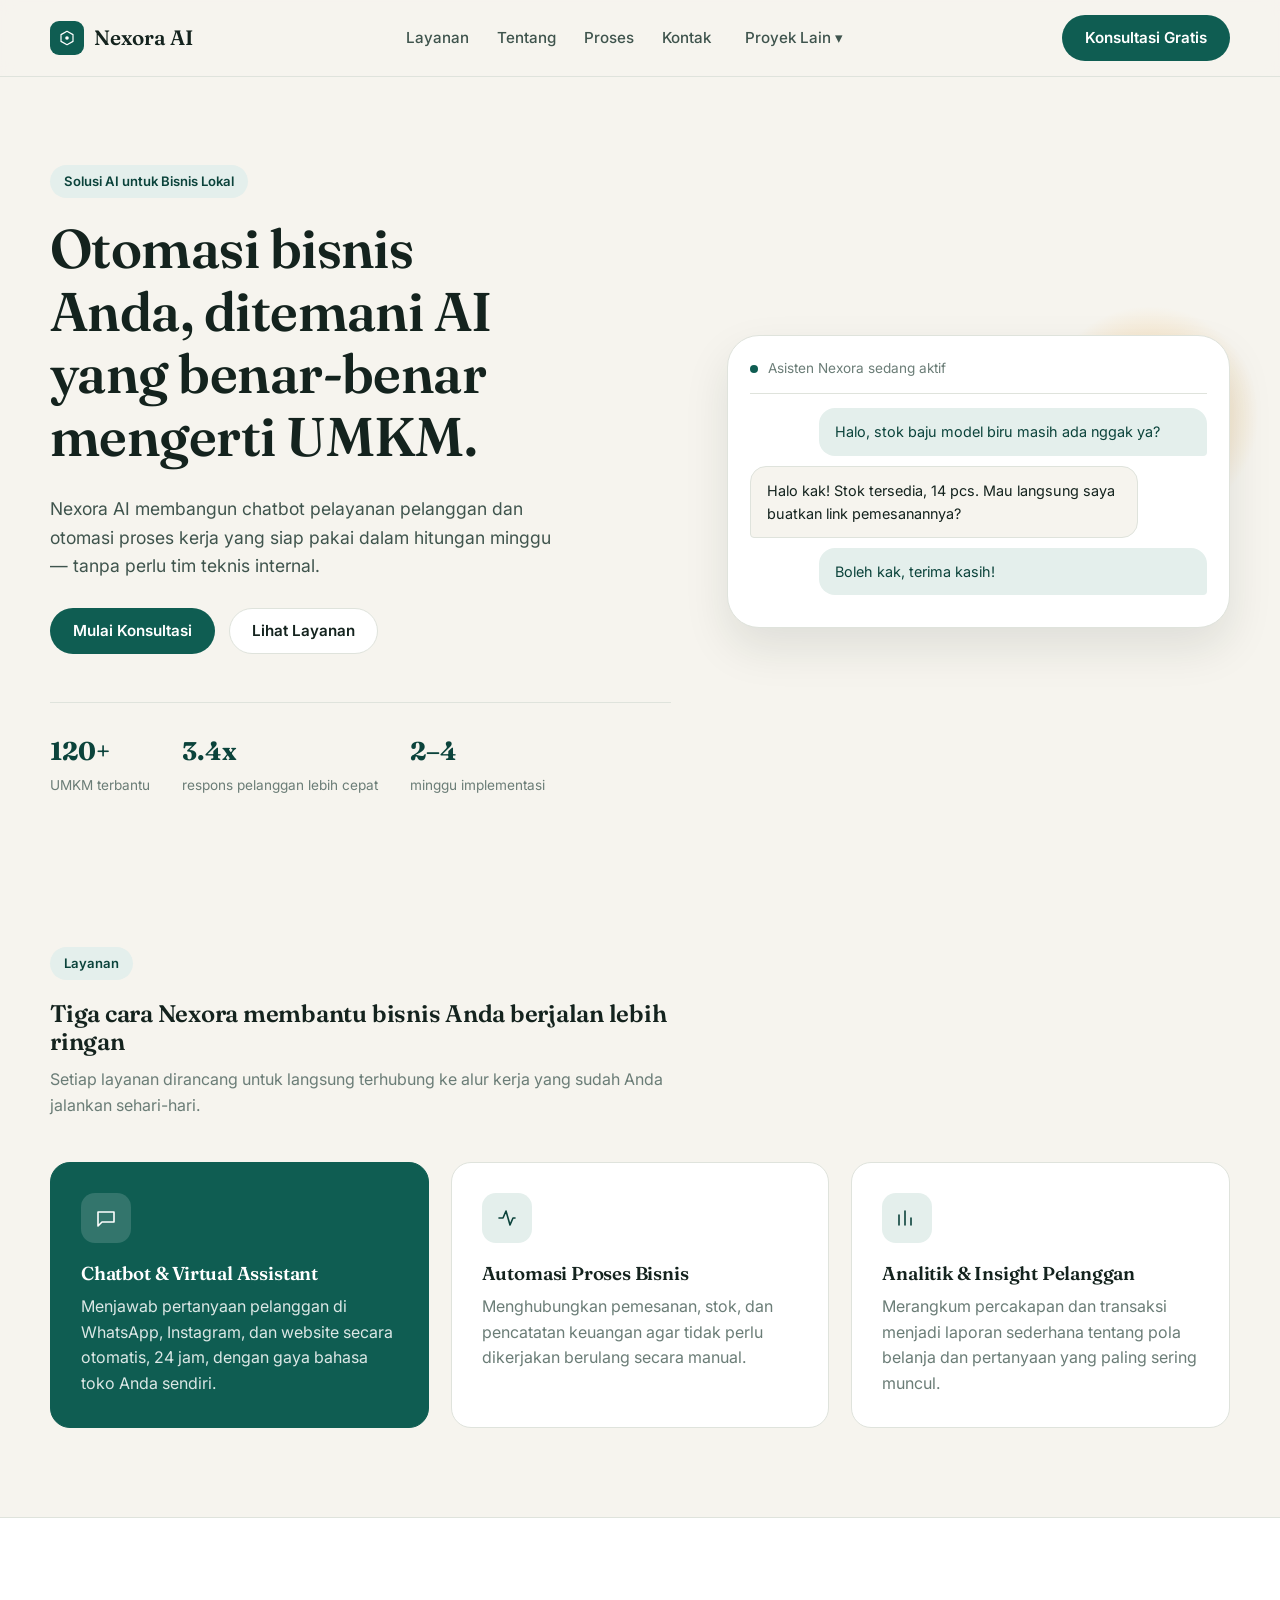
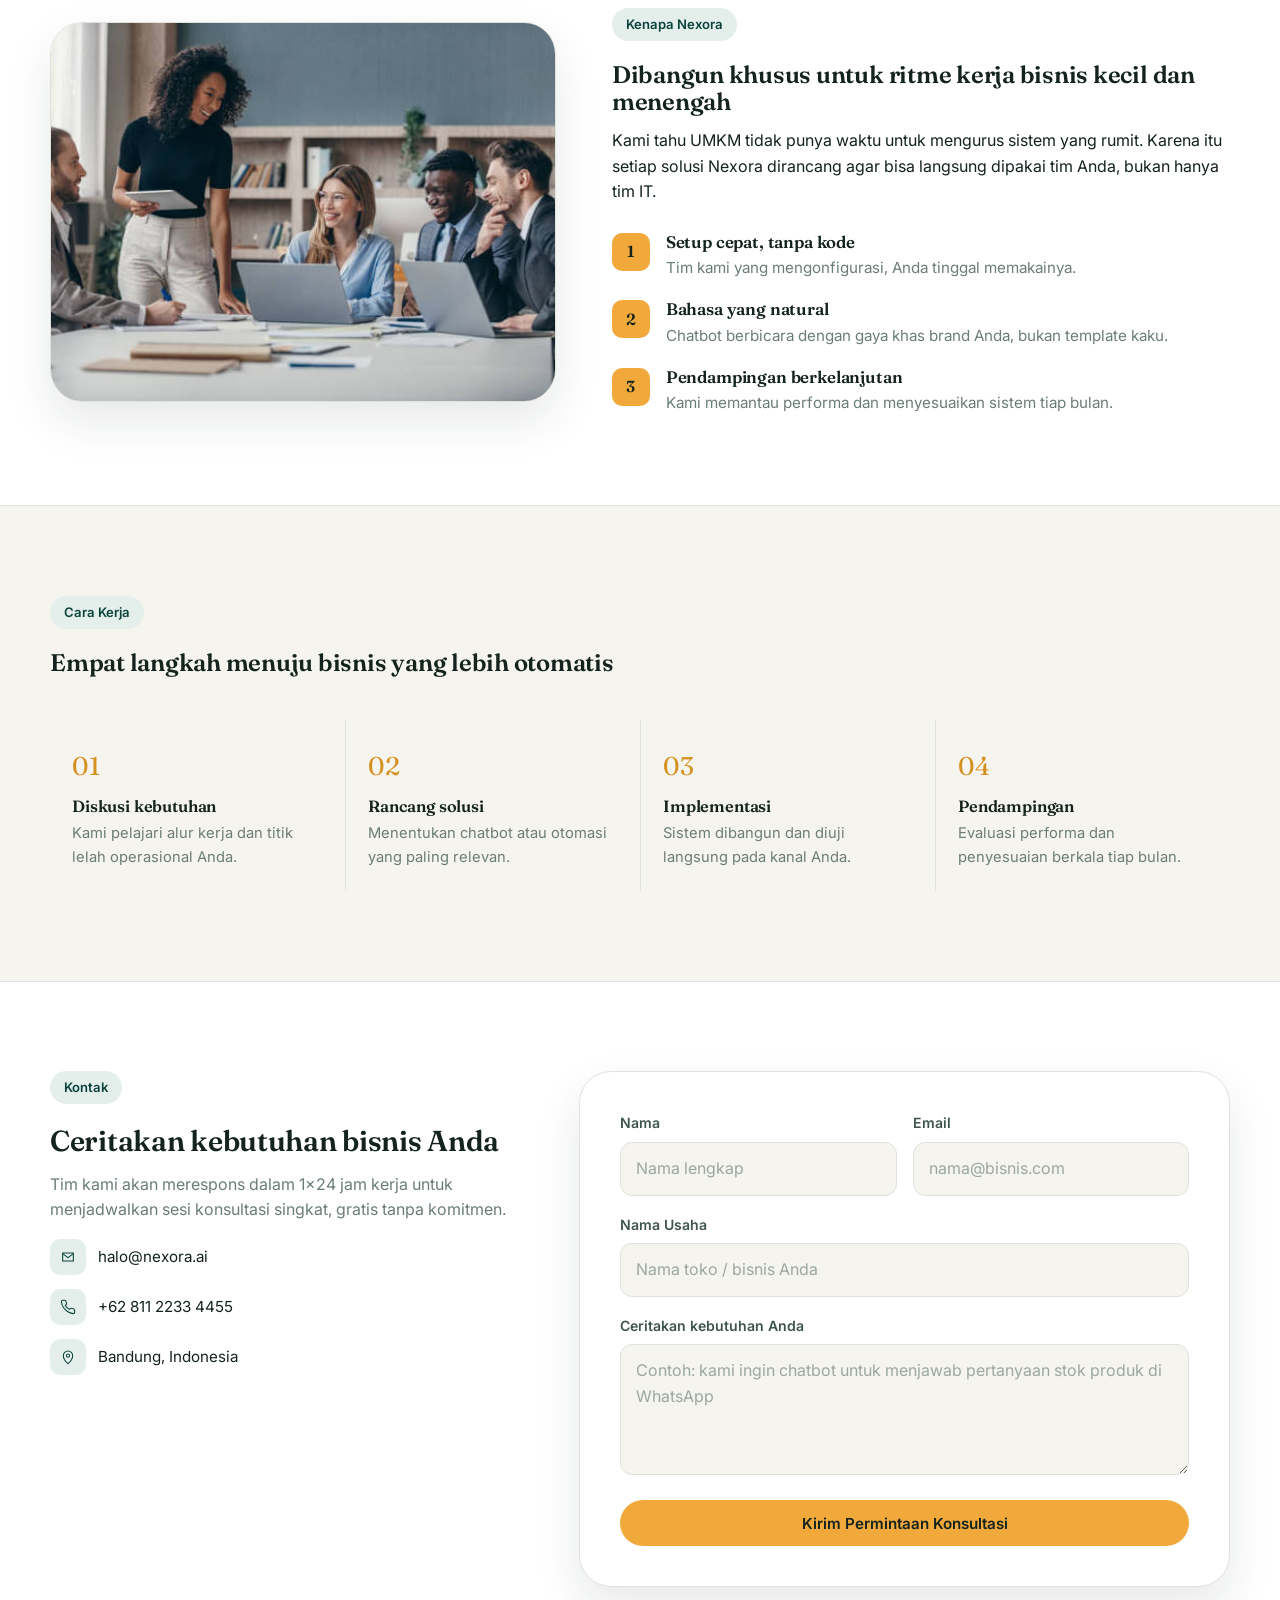
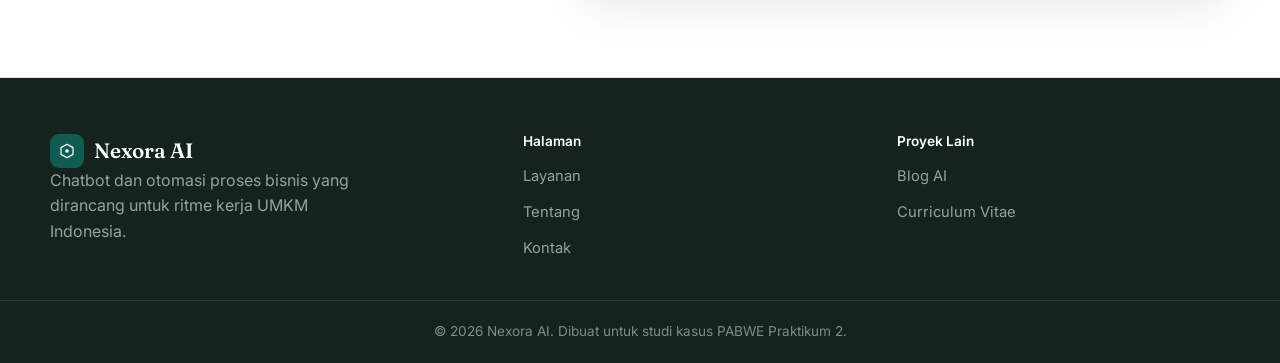
==== index.html @ dffb04f4 "Upload pertama" ====
<!doctype html>
<html lang="id">
  <head>
    <meta charset="UTF-8" />
    <meta name="viewport" content="width=device-width, initial-scale=1.0" />
    <title>Nexora AI — Chatbot & Otomasi untuk UMKM</title>

    <link rel="preconnect" href="https://fonts.googleapis.com" />
    <link rel="preconnect" href="https://fonts.gstatic.com" crossorigin />
    <link
      href="https://fonts.googleapis.com/css2?family=Fraunces:opsz,wght@9..144,500;9..144,600;9..144,700&family=Inter:wght@400;500;600;700&display=swap"
      rel="stylesheet"
    />

    <link rel="stylesheet" href="assets/css/style.css" />
  </head>

  <body>
    <!-- ===================== HEADER ===================== -->
    <header class="site-header">
      <div class="container navbar">
        <a href="#home" class="brand">
          <span class="brand-mark">
            <svg viewBox="0 0 24 24" fill="none" xmlns="http://www.w3.org/2000/svg">
              <path d="M12 3L20 7.5V16.5L12 21L4 16.5V7.5L12 3Z" stroke="white" stroke-width="1.6" stroke-linejoin="round"/>
              <circle cx="12" cy="12" r="2.4" fill="white"/>
            </svg>
          </span>
          Nexora AI
        </a>

        <nav class="nav-menu">
          <a href="#layanan">Layanan</a>
          <a href="#tentang">Tentang</a>
          <a href="#proses">Proses</a>
          <a href="#kontak">Kontak</a>

          <div class="nav-projects">
            <button type="button" class="nav-projects-toggle" aria-expanded="false">
              Proyek Lain ▾
            </button>
            <div class="nav-projects-menu">
              <a href="blog.html">Blog AI</a>
              <a href="cv.html">Curriculum Vitae</a>
            </div>
          </div>
        </nav>

        <a href="#kontak" class="btn btn-primary">Konsultasi Gratis</a>
      </div>
    </header>

    <main>
      <!-- ===================== HERO ===================== -->
      <section id="home" class="hero">
        <div class="container hero-grid">
          <div class="hero-text">
            <span class="eyebrow">Solusi AI untuk Bisnis Lokal</span>
            <h1>Otomasi bisnis Anda, ditemani AI yang benar-benar mengerti UMKM.</h1>
            <p class="hero-lead">
              Nexora AI membangun chatbot pelayanan pelanggan dan otomasi
              proses kerja yang siap pakai dalam hitungan minggu — tanpa
              perlu tim teknis internal.
            </p>

            <div class="hero-actions">
              <a href="#kontak" class="btn btn-primary">Mulai Konsultasi</a>
              <a href="#layanan" class="btn btn-outline">Lihat Layanan</a>
            </div>

            <div class="hero-stats">
              <div>
                <strong>120+</strong>
                <span>UMKM terbantu</span>
              </div>
              <div>
                <strong>3.4x</strong>
                <span>respons pelanggan lebih cepat</span>
              </div>
              <div>
                <strong>2–4</strong>
                <span>minggu implementasi</span>
              </div>
            </div>
          </div>

          <div class="hero-visual">
            <div class="chat-panel">
              <div class="chat-panel-head">
                <span class="chat-dot"></span>
                Asisten Nexora sedang aktif
              </div>
              <div class="chat-bubble from-user">
                Halo, stok baju model biru masih ada nggak ya?
              </div>
              <div class="chat-bubble from-bot">
                Halo kak! Stok tersedia, 14 pcs. Mau langsung saya buatkan
                link pemesanannya?
              </div>
              <div class="chat-bubble from-user">Boleh kak, terima kasih!</div>
            </div>
          </div>
        </div>
      </section>

      <!-- ===================== LAYANAN ===================== -->
      <section id="layanan" class="section">
        <div class="container">
          <div class="section-head">
            <span class="eyebrow">Layanan</span>
            <h2>Tiga cara Nexora membantu bisnis Anda berjalan lebih ringan</h2>
            <p class="section-lead">
              Setiap layanan dirancang untuk langsung terhubung ke alur
              kerja yang sudah Anda jalankan sehari-hari.
            </p>
          </div>

          <div class="services-grid">
            <article class="service-card is-featured">
              <div class="service-icon">
                <svg viewBox="0 0 24 24" fill="none" xmlns="http://www.w3.org/2000/svg">
                  <path d="M4 6h16v10H8l-4 4V6Z" stroke="currentColor" stroke-width="1.6" stroke-linejoin="round"/>
                </svg>
              </div>
              <h3>Chatbot & Virtual Assistant</h3>
              <p>
                Menjawab pertanyaan pelanggan di WhatsApp, Instagram, dan
                website secara otomatis, 24 jam, dengan gaya bahasa toko
                Anda sendiri.
              </p>
            </article>

            <article class="service-card">
              <div class="service-icon">
                <svg viewBox="0 0 24 24" fill="none" xmlns="http://www.w3.org/2000/svg">
                  <path d="M4 12h4l3-7 4 14 3-7h2" stroke="currentColor" stroke-width="1.6" stroke-linecap="round" stroke-linejoin="round"/>
                </svg>
              </div>
              <h3>Automasi Proses Bisnis</h3>
              <p>
                Menghubungkan pemesanan, stok, dan pencatatan keuangan agar
                tidak perlu dikerjakan berulang secara manual.
              </p>
            </article>

            <article class="service-card">
              <div class="service-icon">
                <svg viewBox="0 0 24 24" fill="none" xmlns="http://www.w3.org/2000/svg">
                  <path d="M4 19V9m6 10V5m6 14v-7" stroke="currentColor" stroke-width="1.6" stroke-linecap="round"/>
                </svg>
              </div>
              <h3>Analitik & Insight Pelanggan</h3>
              <p>
                Merangkum percakapan dan transaksi menjadi laporan sederhana
                tentang pola belanja dan pertanyaan yang paling sering muncul.
              </p>
            </article>
          </div>
        </div>
      </section>

      <!-- ===================== TENTANG ===================== -->
      <section id="tentang" class="section section-alt">
        <div class="container about-grid">
          <div class="about-visual">
            <img
              src="assets/img/foto_tim.jpg"
              alt="Tim kecil sedang berdiskusi di depan laptop"
            />
          </div>

          <div class="about-content">
            <span class="eyebrow">Kenapa Nexora</span>
            <h2>Dibangun khusus untuk ritme kerja bisnis kecil dan menengah</h2>
            <p>
              Kami tahu UMKM tidak punya waktu untuk mengurus sistem yang
              rumit. Karena itu setiap solusi Nexora dirancang agar bisa
              langsung dipakai tim Anda, bukan hanya tim IT.
            </p>

            <div class="reason-list">
              <div class="reason-item">
                <span class="reason-badge">1</span>
                <div>
                  <h3>Setup cepat, tanpa kode</h3>
                  <p>Tim kami yang mengonfigurasi, Anda tinggal memakainya.</p>
                </div>
              </div>
              <div class="reason-item">
                <span class="reason-badge">2</span>
                <div>
                  <h3>Bahasa yang natural</h3>
                  <p>Chatbot berbicara dengan gaya khas brand Anda, bukan template kaku.</p>
                </div>
              </div>
              <div class="reason-item">
                <span class="reason-badge">3</span>
                <div>
                  <h3>Pendampingan berkelanjutan</h3>
                  <p>Kami memantau performa dan menyesuaikan sistem tiap bulan.</p>
                </div>
              </div>
            </div>
          </div>
        </div>
      </section>

      <!-- ===================== PROSES ===================== -->
      <section id="proses" class="section">
        <div class="container">
          <div class="section-head">
            <span class="eyebrow">Cara Kerja</span>
            <h2>Empat langkah menuju bisnis yang lebih otomatis</h2>
          </div>

          <div class="process-list">
            <div class="process-item">
              <h3>Diskusi kebutuhan</h3>
              <p>Kami pelajari alur kerja dan titik lelah operasional Anda.</p>
            </div>
            <div class="process-item">
              <h3>Rancang solusi</h3>
              <p>Menentukan chatbot atau otomasi yang paling relevan.</p>
            </div>
            <div class="process-item">
              <h3>Implementasi</h3>
              <p>Sistem dibangun dan diuji langsung pada kanal Anda.</p>
            </div>
            <div class="process-item">
              <h3>Pendampingan</h3>
              <p>Evaluasi performa dan penyesuaian berkala tiap bulan.</p>
            </div>
          </div>
        </div>
      </section>

      <!-- ===================== KONTAK ===================== -->
      <section id="kontak" class="section section-alt">
        <div class="container contact-grid">
          <div class="contact-info">
            <span class="eyebrow">Kontak</span>
            <h2>Ceritakan kebutuhan bisnis Anda</h2>
            <p>
              Tim kami akan merespons dalam 1x24 jam kerja untuk menjadwalkan
              sesi konsultasi singkat, gratis tanpa komitmen.
            </p>

            <div class="contact-detail">
              <span class="icon">
                <svg width="16" height="16" viewBox="0 0 24 24" fill="none"><path d="M4 6h16v12H4V6Z" stroke="currentColor" stroke-width="1.6"/><path d="m4 7 8 6 8-6" stroke="currentColor" stroke-width="1.6"/></svg>
              </span>
              halo@nexora.ai
            </div>
            <div class="contact-detail">
              <span class="icon">
                <svg width="16" height="16" viewBox="0 0 24 24" fill="none"><path d="M22 16.9v3a2 2 0 0 1-2.2 2 19.8 19.8 0 0 1-8.6-3.1 19.5 19.5 0 0 1-6-6A19.8 19.8 0 0 1 2.1 4.2 2 2 0 0 1 4.1 2h3a2 2 0 0 1 2 1.7c.1.9.3 1.8.6 2.6a2 2 0 0 1-.5 2.1L8 9.6a16 16 0 0 0 6 6l1.2-1.2a2 2 0 0 1 2.1-.5c.8.3 1.7.5 2.6.6a2 2 0 0 1 1.7 2Z" stroke="currentColor" stroke-width="1.6"/></svg>
              </span>
              +62 811 2233 4455
            </div>
            <div class="contact-detail">
              <span class="icon">
                <svg width="16" height="16" viewBox="0 0 24 24" fill="none"><path d="M12 22s7-6.2 7-12a7 7 0 1 0-14 0c0 5.8 7 12 7 12Z" stroke="currentColor" stroke-width="1.6"/><circle cx="12" cy="10" r="2.4" stroke="currentColor" stroke-width="1.6"/></svg>
              </span>
              Bandung, Indonesia
            </div>
          </div>

          <form class="contact-form" action="#" method="get">
            <div class="form-row">
              <div class="form-group">
                <label for="nama">Nama</label>
                <input id="nama" type="text" placeholder="Nama lengkap" required />
              </div>
              <div class="form-group">
                <label for="email">Email</label>
                <input id="email" type="email" placeholder="nama@bisnis.com" required />
              </div>
            </div>

            <div class="form-group">
              <label for="usaha">Nama Usaha</label>
              <input id="usaha" type="text" placeholder="Nama toko / bisnis Anda" />
            </div>

            <div class="form-group">
              <label for="pesan">Ceritakan kebutuhan Anda</label>
              <textarea id="pesan" rows="4" placeholder="Contoh: kami ingin chatbot untuk menjawab pertanyaan stok produk di WhatsApp"></textarea>
            </div>

            <button type="submit" class="btn btn-accent" style="width: 100%">
              Kirim Permintaan Konsultasi
            </button>
          </form>
        </div>
      </section>
    </main>

    <!-- ===================== FOOTER ===================== -->
    <footer class="site-footer">
      <div class="container footer-grid">
        <div class="footer-brand">
          <a href="#home" class="brand">
            <span class="brand-mark">
              <svg viewBox="0 0 24 24" fill="none" xmlns="http://www.w3.org/2000/svg">
                <path d="M12 3L20 7.5V16.5L12 21L4 16.5V7.5L12 3Z" stroke="white" stroke-width="1.6" stroke-linejoin="round"/>
                <circle cx="12" cy="12" r="2.4" fill="white"/>
              </svg>
            </span>
            Nexora AI
          </a>
          <p>Chatbot dan otomasi proses bisnis yang dirancang untuk ritme kerja UMKM Indonesia.</p>
        </div>

        <div class="footer-col">
          <h3>Halaman</h3>
          <ul>
            <li><a href="#layanan">Layanan</a></li>
            <li><a href="#tentang">Tentang</a></li>
            <li><a href="#kontak">Kontak</a></li>
          </ul>
        </div>

        <div class="footer-col">
          <h3>Proyek Lain</h3>
          <ul>
            <li><a href="blog.html">Blog AI</a></li>
            <li><a href="cv.html">Curriculum Vitae</a></li>
          </ul>
        </div>
      </div>

      <div class="footer-bottom">© 2026 Nexora AI. Dibuat untuk studi kasus PABWE Praktikum 2.</div>
    </footer>
  </body>
</html>
---- assets/css/style.css ----
/* =========================================================
   NEXORA AI — Landing Page
   CSS murni (tanpa framework)
   ========================================================= */

:root {
  /* Warna brand: teal tua + amber hangat */
  --ink: #14231e;
  --ink-soft: #3f544d;
  --muted: #6b7d77;

  --paper: #f6f4ee;
  --surface: #ffffff;
  --border: #dfe3dc;

  --brand: #0f5d52;
  --brand-dark: #0b433b;
  --brand-soft: #e4efec;

  --accent: #f2a93b;
  --accent-dark: #d6901f;

  --radius-s: 10px;
  --radius: 20px;
  --radius-l: 32px;

  --shadow: 0 20px 45px rgba(15, 35, 30, 0.1);

  --container: 1180px;

  --font-display: "Fraunces", serif;
  --font-body: "Inter", sans-serif;
}

* {
  box-sizing: border-box;
}

html {
  scroll-behavior: smooth;
}

body {
  margin: 0;
  font-family: var(--font-body);
  color: var(--ink);
  background: var(--paper);
  line-height: 1.6;
  -webkit-font-smoothing: antialiased;
}

h1,
h2,
h3 {
  margin: 0 0 0.5em;
  font-family: var(--font-display);
  font-weight: 600;
  letter-spacing: -0.01em;
  line-height: 1.15;
}

p {
  margin: 0 0 1em;
}

a {
  color: inherit;
  text-decoration: none;
}

img {
  max-width: 100%;
  display: block;
}

.container {
  width: min(100% - 40px, var(--container));
  margin-inline: auto;
}

/* =========================================================
   HEADER
   ========================================================= */

.site-header {
  position: sticky;
  top: 0;
  z-index: 100;
  background: rgba(246, 244, 238, 0.92);
  backdrop-filter: blur(8px);
  border-bottom: 1px solid var(--border);
}

.navbar {
  display: flex;
  align-items: center;
  justify-content: space-between;
  gap: 24px;
  min-height: 76px;
}

.brand {
  display: flex;
  align-items: center;
  gap: 10px;
  font-family: var(--font-display);
  font-size: 1.3rem;
  font-weight: 600;
}

.brand-mark {
  width: 34px;
  height: 34px;
  border-radius: 9px;
  background: var(--brand);
  display: grid;
  place-items: center;
}

.brand-mark svg {
  width: 18px;
  height: 18px;
}

.nav-menu {
  display: flex;
  align-items: center;
  gap: 28px;
}

.nav-menu a {
  color: var(--ink-soft);
  font-size: 0.95rem;
  font-weight: 500;
  position: relative;
  padding-block: 4px;
  transition: color 0.2s ease;
}

.nav-menu a::after {
  content: "";
  position: absolute;
  left: 0;
  right: 100%;
  bottom: -2px;
  height: 2px;
  background: var(--accent);
  transition: right 0.25s ease;
}

.nav-menu a:hover {
  color: var(--ink);
}

.nav-menu a:hover::after {
  right: 0;
}

/* Produk lintas-halaman */
.nav-projects {
  position: relative;
}

.nav-projects-toggle {
  display: inline-flex;
  align-items: center;
  gap: 6px;
  border: none;
  background: none;
  font: inherit;
  font-size: 0.95rem;
  font-weight: 500;
  color: var(--ink-soft);
  cursor: pointer;
}

.nav-projects-menu {
  position: absolute;
  top: calc(100% + 10px);
  left: 0;
  display: none;
  min-width: 190px;
  padding: 8px;
  background: var(--surface);
  border: 1px solid var(--border);
  border-radius: var(--radius-s);
  box-shadow: var(--shadow);
}

.nav-projects:hover .nav-projects-menu,
.nav-projects:focus-within .nav-projects-menu {
  display: grid;
  gap: 2px;
}

.nav-projects-menu a {
  display: block;
  padding: 9px 10px;
  border-radius: 8px;
  font-size: 0.9rem;
  color: var(--ink-soft);
}

.nav-projects-menu a:hover {
  background: var(--brand-soft);
  color: var(--brand-dark);
}

.btn {
  display: inline-flex;
  align-items: center;
  justify-content: center;
  gap: 8px;
  min-height: 46px;
  padding-inline: 22px;
  border-radius: 999px;
  border: 1px solid transparent;
  font-family: var(--font-body);
  font-size: 0.95rem;
  font-weight: 600;
  cursor: pointer;
  transition: transform 0.2s ease, box-shadow 0.2s ease, background 0.2s ease;
}

.btn-primary {
  background: var(--brand);
  color: white;
}

.btn-primary:hover {
  background: var(--brand-dark);
  transform: translateY(-2px);
  box-shadow: 0 12px 24px rgba(15, 93, 82, 0.25);
}

.btn-outline {
  border-color: var(--border);
  background: var(--surface);
  color: var(--ink);
}

.btn-outline:hover {
  border-color: var(--brand);
  color: var(--brand-dark);
}

.btn-accent {
  background: var(--accent);
  color: var(--ink);
}

.btn-accent:hover {
  background: var(--accent-dark);
  transform: translateY(-2px);
}

/* =========================================================
   HERO
   ========================================================= */

.hero {
  padding-block: 88px 60px;
}

.hero-grid {
  display: grid;
  grid-template-columns: minmax(0, 1.05fr) minmax(280px, 0.85fr);
  gap: 56px;
  align-items: center;
}

.eyebrow {
  display: inline-flex;
  align-items: center;
  gap: 8px;
  padding: 6px 14px;
  border-radius: 999px;
  background: var(--brand-soft);
  color: var(--brand-dark);
  font-size: 0.82rem;
  font-weight: 600;
  margin-bottom: 20px;
}

.hero h1 {
  font-size: clamp(2.4rem, 4.6vw, 3.4rem);
  max-width: 14ch;
}

.hero-lead {
  max-width: 46ch;
  color: var(--ink-soft);
  font-size: 1.1rem;
}

.hero-actions {
  display: flex;
  flex-wrap: wrap;
  gap: 14px;
  margin-top: 28px;
}

.hero-stats {
  display: flex;
  gap: 32px;
  margin-top: 48px;
  padding-top: 28px;
  border-top: 1px solid var(--border);
}

.hero-stats div strong {
  display: block;
  font-family: var(--font-display);
  font-size: 1.6rem;
  color: var(--brand-dark);
}

.hero-stats div span {
  font-size: 0.85rem;
  color: var(--muted);
}

/* Visual hero: panel percakapan chatbot sederhana */
.hero-visual {
  position: relative;
}

.hero-visual::before {
  content: "";
  position: absolute;
  top: -30px;
  right: -30px;
  width: 220px;
  height: 220px;
  border-radius: 50%;
  background: radial-gradient(circle, var(--accent) 0%, rgba(242, 169, 59, 0) 70%);
  opacity: 0.55;
  z-index: 0;
}

.chat-panel {
  position: relative;
  z-index: 1;
  background: var(--surface);
  border: 1px solid var(--border);
  border-radius: var(--radius-l);
  padding: 22px;
  box-shadow: var(--shadow);
}

.chat-panel-head {
  display: flex;
  align-items: center;
  gap: 10px;
  padding-bottom: 14px;
  margin-bottom: 14px;
  border-bottom: 1px solid var(--border);
  font-size: 0.85rem;
  color: var(--muted);
}

.chat-dot {
  width: 8px;
  height: 8px;
  border-radius: 50%;
  background: var(--brand);
}

.chat-bubble {
  max-width: 85%;
  padding: 12px 16px;
  border-radius: 16px;
  font-size: 0.9rem;
  margin-bottom: 10px;
}

.chat-bubble.from-user {
  background: var(--brand-soft);
  color: var(--brand-dark);
  margin-left: auto;
  border-bottom-right-radius: 4px;
}

.chat-bubble.from-bot {
  background: var(--paper);
  border: 1px solid var(--border);
  border-bottom-left-radius: 4px;
}

/* =========================================================
   SECTION SHELL
   ========================================================= */

.section {
  padding-block: clamp(56px, 7vw, 96px);
}

.section-head {
  max-width: 640px;
  margin-bottom: 44px;
}

.section-head p.eyebrow {
  margin-bottom: 14px;
}

.section-head p.section-lead {
  color: var(--muted);
}

.section-alt {
  background: var(--surface);
  border-block: 1px solid var(--border);
}

/* =========================================================
   LAYANAN (SERVICES)
   ========================================================= */

.services-grid {
  display: grid;
  grid-template-columns: repeat(auto-fit, minmax(280px, 1fr));
  gap: 22px;
}

.service-card {
  position: relative;
  padding: 30px;
  background: var(--surface);
  border: 1px solid var(--border);
  border-radius: var(--radius);
  transition: transform 0.25s ease, box-shadow 0.25s ease, border-color 0.25s ease;
}

.service-card:hover {
  transform: translateY(-6px);
  box-shadow: var(--shadow);
  border-color: var(--brand);
}

.service-icon {
  width: 50px;
  height: 50px;
  border-radius: 14px;
  background: var(--brand-soft);
  color: var(--brand-dark);
  display: grid;
  place-items: center;
  margin-bottom: 20px;
}

.service-icon svg {
  width: 24px;
  height: 24px;
}

.service-card.is-featured {
  background: var(--brand);
  border-color: var(--brand);
  color: white;
}

.service-card.is-featured .service-icon {
  background: rgba(255, 255, 255, 0.15);
  color: white;
}

.service-card.is-featured p {
  color: rgba(255, 255, 255, 0.85);
}

.service-card p {
  color: var(--muted);
  margin-bottom: 0;
}

/* =========================================================
   TENTANG / KEUNGGULAN
   ========================================================= */

.about-grid {
  display: grid;
  grid-template-columns: minmax(0, 0.9fr) minmax(0, 1.1fr);
  gap: 56px;
  align-items: center;
}

.about-visual {
  border-radius: var(--radius-l);
  overflow: hidden;
  border: 1px solid var(--border);
  box-shadow: var(--shadow);
}

.about-visual img {
  width: 100%;
  height: 100%;
  object-fit: cover;
  aspect-ratio: 4 / 3;
}

.reason-list {
  display: grid;
  gap: 20px;
  margin-top: 28px;
}

.reason-item {
  display: flex;
  gap: 16px;
}

.reason-badge {
  flex: none;
  width: 38px;
  height: 38px;
  border-radius: 10px;
  background: var(--accent);
  color: var(--ink);
  display: grid;
  place-items: center;
  font-family: var(--font-display);
  font-weight: 600;
}

.reason-item h3 {
  font-size: 1.05rem;
  margin-bottom: 4px;
}

.reason-item p {
  color: var(--muted);
  margin-bottom: 0;
  font-size: 0.95rem;
}

/* =========================================================
   TESTIMONI / PROSES
   ========================================================= */

.process-list {
  display: grid;
  grid-template-columns: repeat(auto-fit, minmax(220px, 1fr));
  gap: 0;
  counter-reset: step;
}

.process-item {
  position: relative;
  padding: 26px 22px 22px;
  border-left: 1px solid var(--border);
}

.process-item:first-child {
  border-left: none;
}

.process-item::before {
  counter-increment: step;
  content: counter(step, decimal-leading-zero);
  display: block;
  font-family: var(--font-display);
  font-size: 1.6rem;
  color: var(--accent-dark);
  margin-bottom: 10px;
}

.process-item h3 {
  font-size: 1.02rem;
  margin-bottom: 6px;
}

.process-item p {
  color: var(--muted);
  font-size: 0.92rem;
  margin-bottom: 0;
}

/* =========================================================
   KONTAK
   ========================================================= */

.contact-grid {
  display: grid;
  grid-template-columns: minmax(0, 0.85fr) minmax(0, 1.15fr);
  gap: 48px;
}

.contact-info h2 {
  font-size: 1.8rem;
}

.contact-info p {
  color: var(--muted);
}

.contact-detail {
  display: flex;
  align-items: center;
  gap: 12px;
  margin-bottom: 14px;
  font-size: 0.95rem;
}

.contact-detail .icon {
  width: 36px;
  height: 36px;
  border-radius: 10px;
  background: var(--brand-soft);
  color: var(--brand-dark);
  display: grid;
  place-items: center;
  flex: none;
}

.contact-form {
  background: var(--surface);
  border: 1px solid var(--border);
  border-radius: var(--radius-l);
  padding: clamp(24px, 4vw, 40px);
  box-shadow: var(--shadow);
}

.form-row {
  display: grid;
  grid-template-columns: 1fr 1fr;
  gap: 16px;
}

.form-group {
  margin-bottom: 18px;
}

.form-group label {
  display: block;
  margin-bottom: 7px;
  font-size: 0.88rem;
  font-weight: 600;
  color: var(--ink-soft);
}

input[type="text"],
input[type="email"],
textarea {
  width: 100%;
  padding: 13px 15px;
  border: 1px solid var(--border);
  border-radius: 12px;
  font: inherit;
  color: var(--ink);
  background: var(--paper);
  outline: none;
  transition: border-color 0.2s ease, box-shadow 0.2s ease;
}

input:focus,
textarea:focus {
  border-color: var(--brand);
  box-shadow: 0 0 0 4px var(--brand-soft);
}

input::placeholder,
textarea::placeholder {
  color: #9aa7a2;
}

/* =========================================================
   FOOTER
   ========================================================= */

.site-footer {
  background: var(--ink);
  color: #cdd9d4;
  padding-top: 56px;
}

.footer-grid {
  display: grid;
  grid-template-columns: 1.3fr 1fr 1fr;
  gap: 40px;
  padding-bottom: 40px;
}

.footer-brand .brand {
  color: white;
}

.footer-brand p {
  color: #93a39d;
  max-width: 32ch;
}

.footer-col h3 {
  color: white;
  font-family: var(--font-body);
  font-size: 0.85rem;
  text-transform: none;
  letter-spacing: 0;
  margin-bottom: 14px;
}

.footer-col ul {
  list-style: none;
  padding: 0;
  margin: 0;
  display: grid;
  gap: 10px;
}

.footer-col a {
  color: #93a39d;
  font-size: 0.92rem;
  transition: color 0.2s ease;
}

.footer-col a:hover {
  color: var(--accent);
}

.footer-bottom {
  border-top: 1px solid rgba(255, 255, 255, 0.1);
  padding-block: 20px;
  text-align: center;
  font-size: 0.85rem;
  color: #7c8d87;
}

/* =========================================================
   RESPONSIVE
   ========================================================= */

@media (max-width: 900px) {
  .hero-grid,
  .about-grid,
  .contact-grid {
    grid-template-columns: 1fr;
  }

  .hero-visual {
    order: -1;
    max-width: 420px;
  }

  .footer-grid {
    grid-template-columns: 1fr 1fr;
  }

  .process-item {
    border-left: none;
    border-top: 1px solid var(--border);
  }

  .process-item:first-child {
    border-top: none;
  }
}

@media (max-width: 650px) {
  .nav-menu {
    display: none;
  }

  .hero {
    padding-block: 56px 40px;
  }

  .hero-stats {
    flex-wrap: wrap;
    gap: 20px 32px;
  }

  .form-row {
    grid-template-columns: 1fr;
  }

  .footer-grid {
    grid-template-columns: 1fr;
  }
}
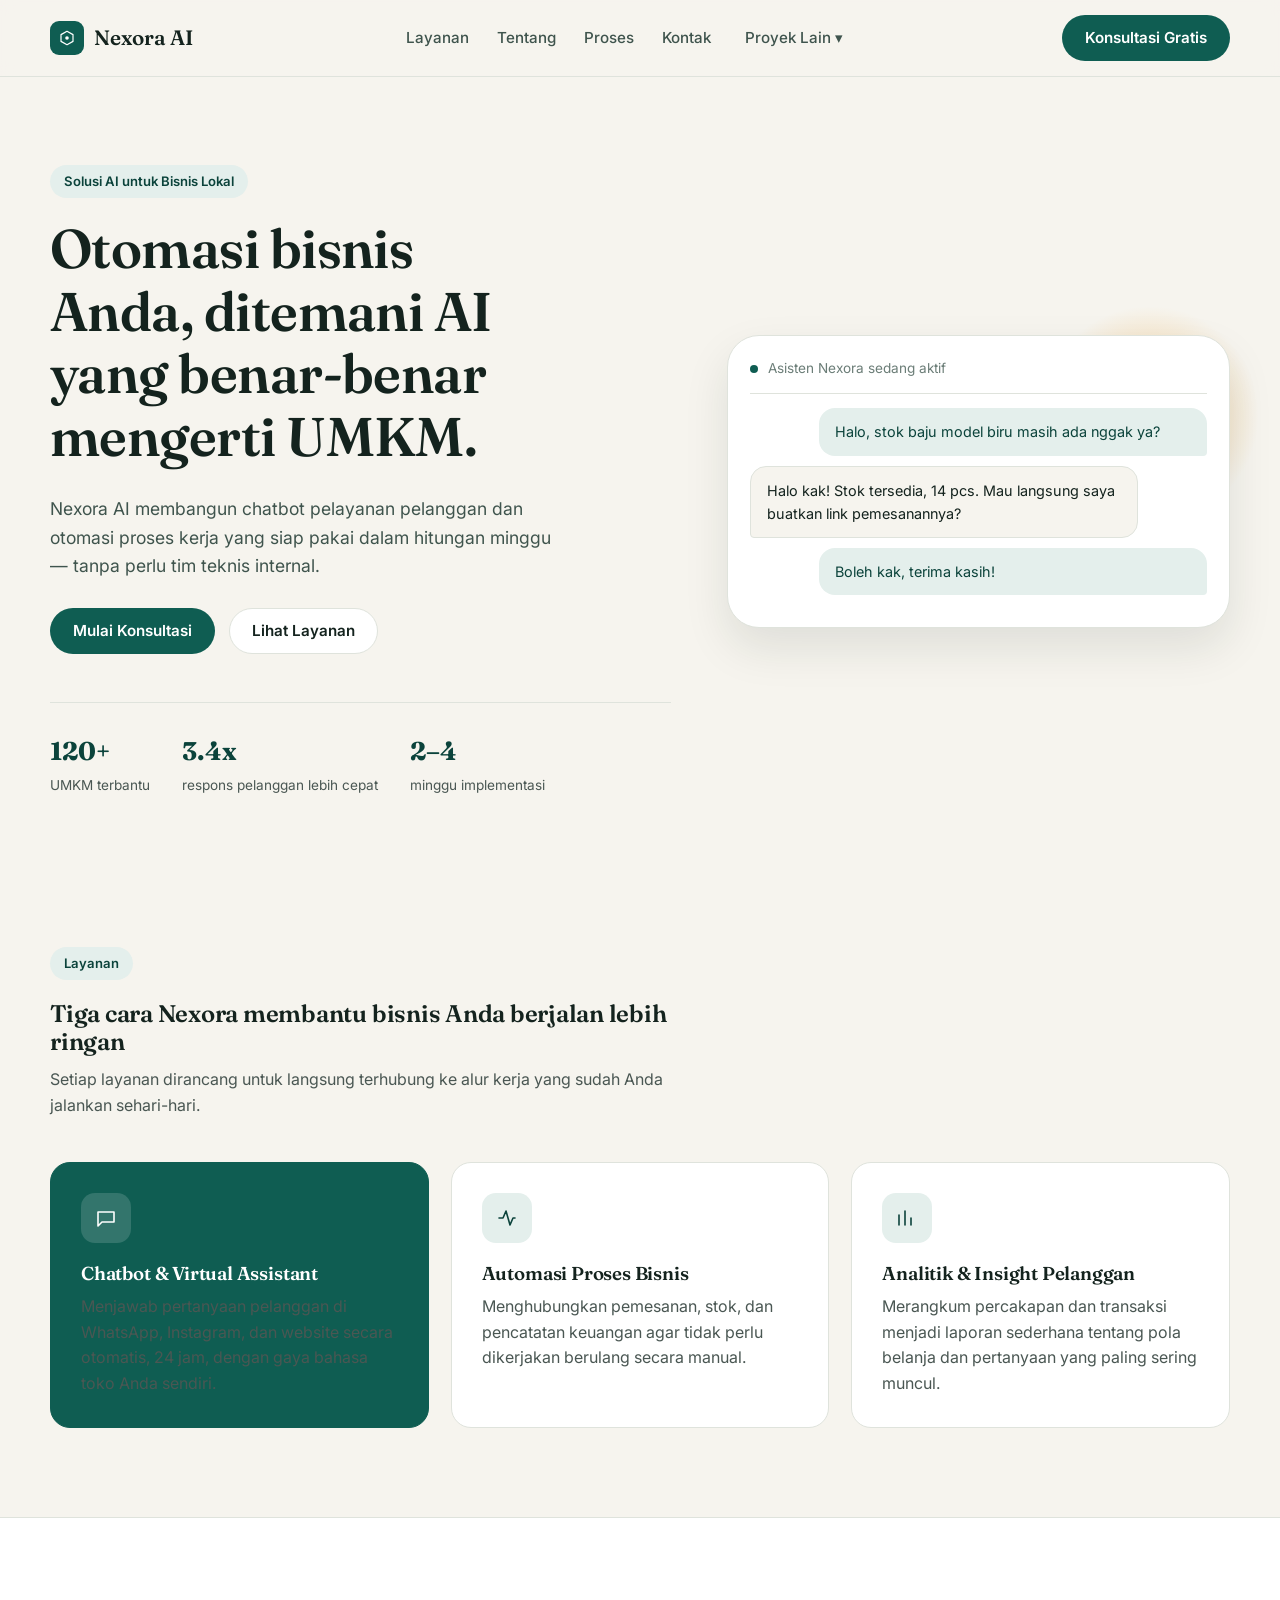
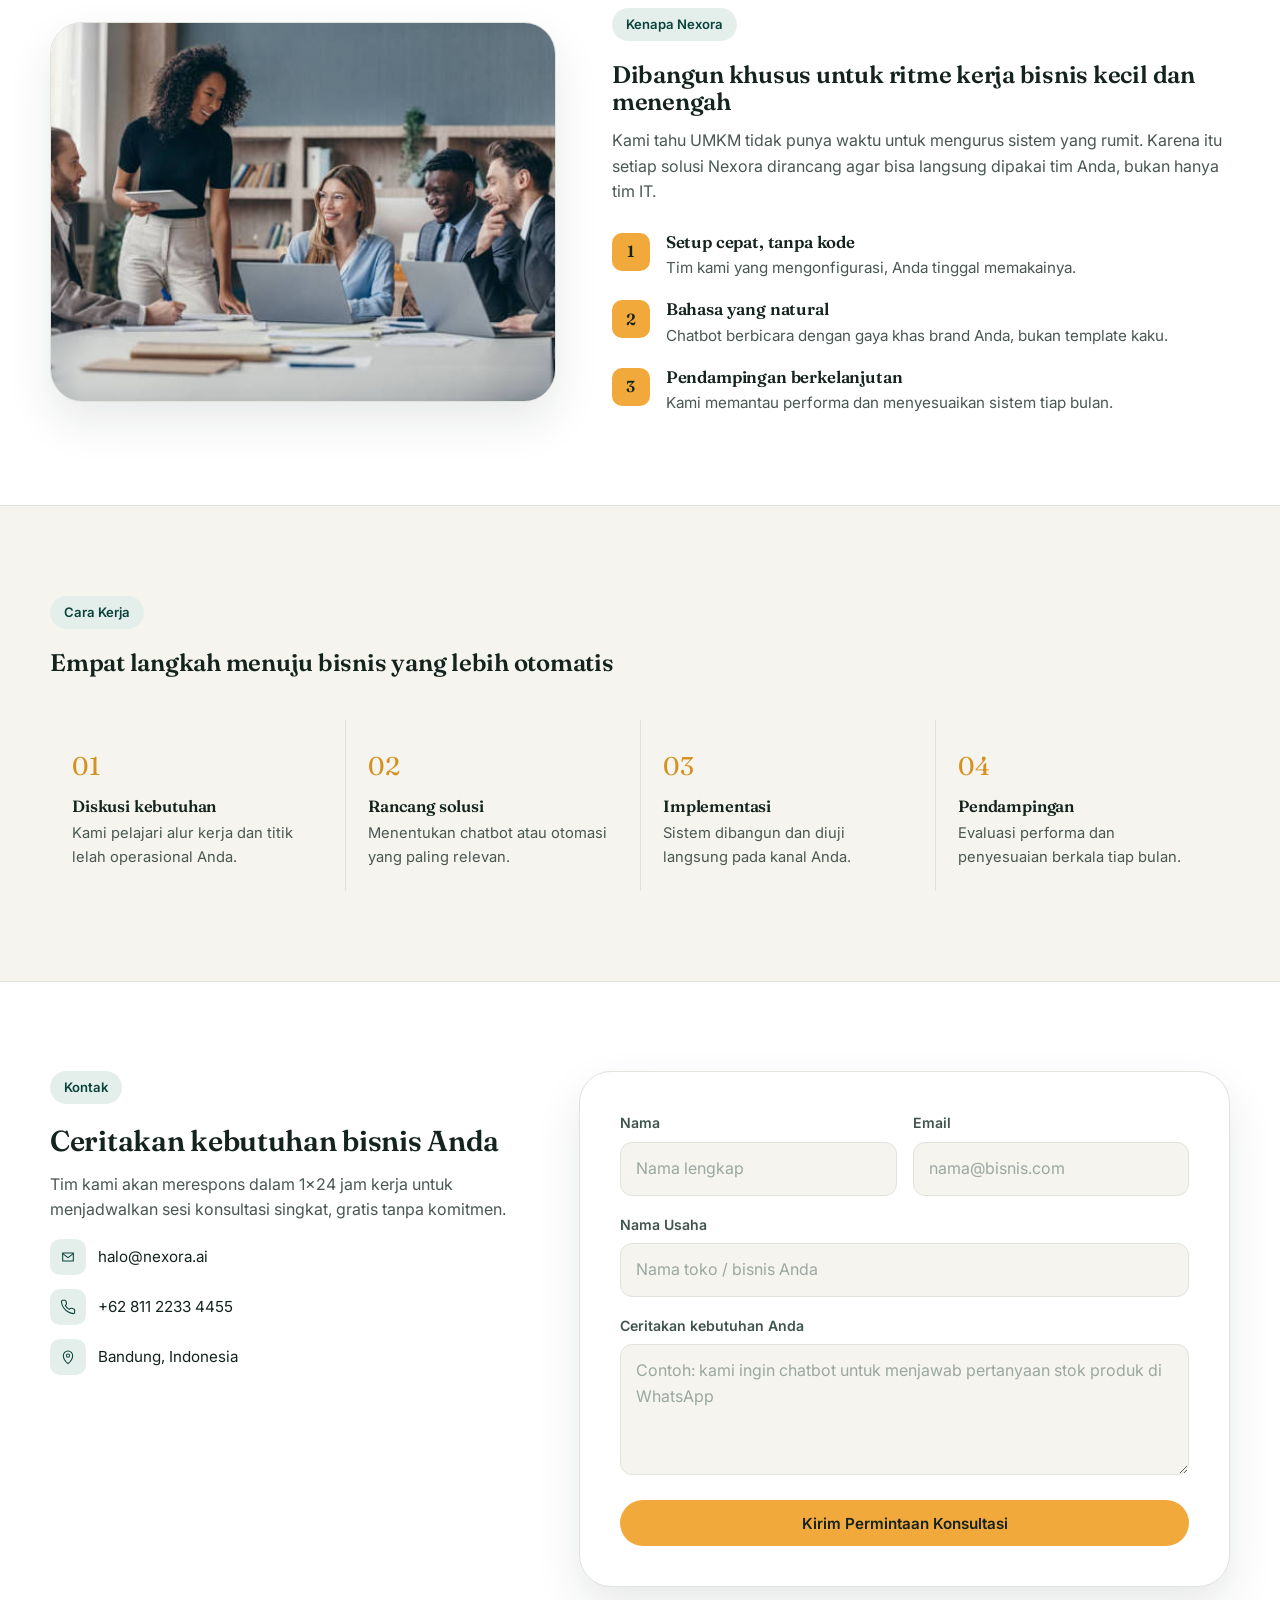
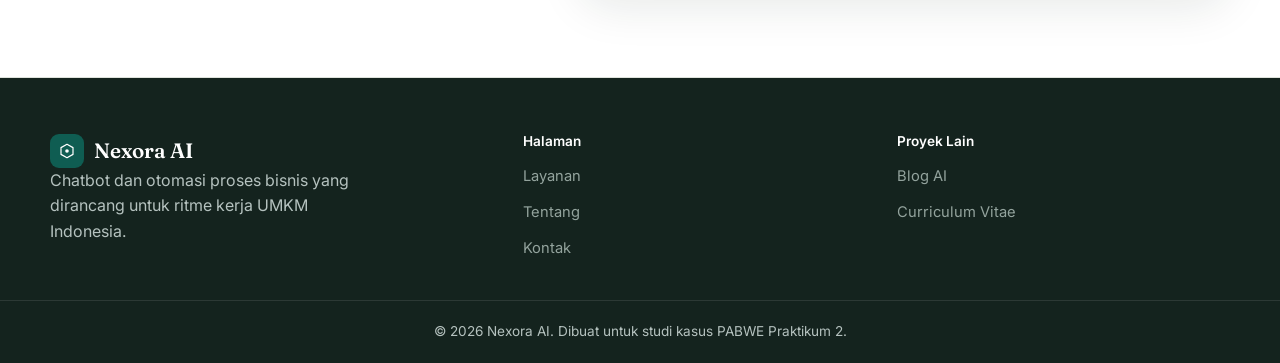
==== commit 03f53e34: "Fix final accessibility Lighthouse" ====
--- a/index.html
+++ b/index.html
@@ -13,6 +13,23 @@
     />
 
     <link rel="stylesheet" href="assets/css/style.css" />
+    
+    <style>
+      /* --- PERBAIKAN AKSESIBILITAS KONTRAS WARNA --- */
+      .hero-stats span,
+      .section-lead,
+      .service-card p,
+      .about-content p,
+      .reason-item p,
+      .process-item p,
+      .contact-info p {
+        color: #4a5753 !important; /* Menggelapkan teks abu-abu */
+      }
+      .footer-brand p,
+      .footer-bottom {
+        color: #b5c2bf !important; /* Menerangkan teks di background gelap */
+      }
+    </style>
   </head>
 
   <body>
@@ -332,4 +349,4 @@
       <div class="footer-bottom">© 2026 Nexora AI. Dibuat untuk studi kasus PABWE Praktikum 2.</div>
     </footer>
   </body>
-</html>
+</html>
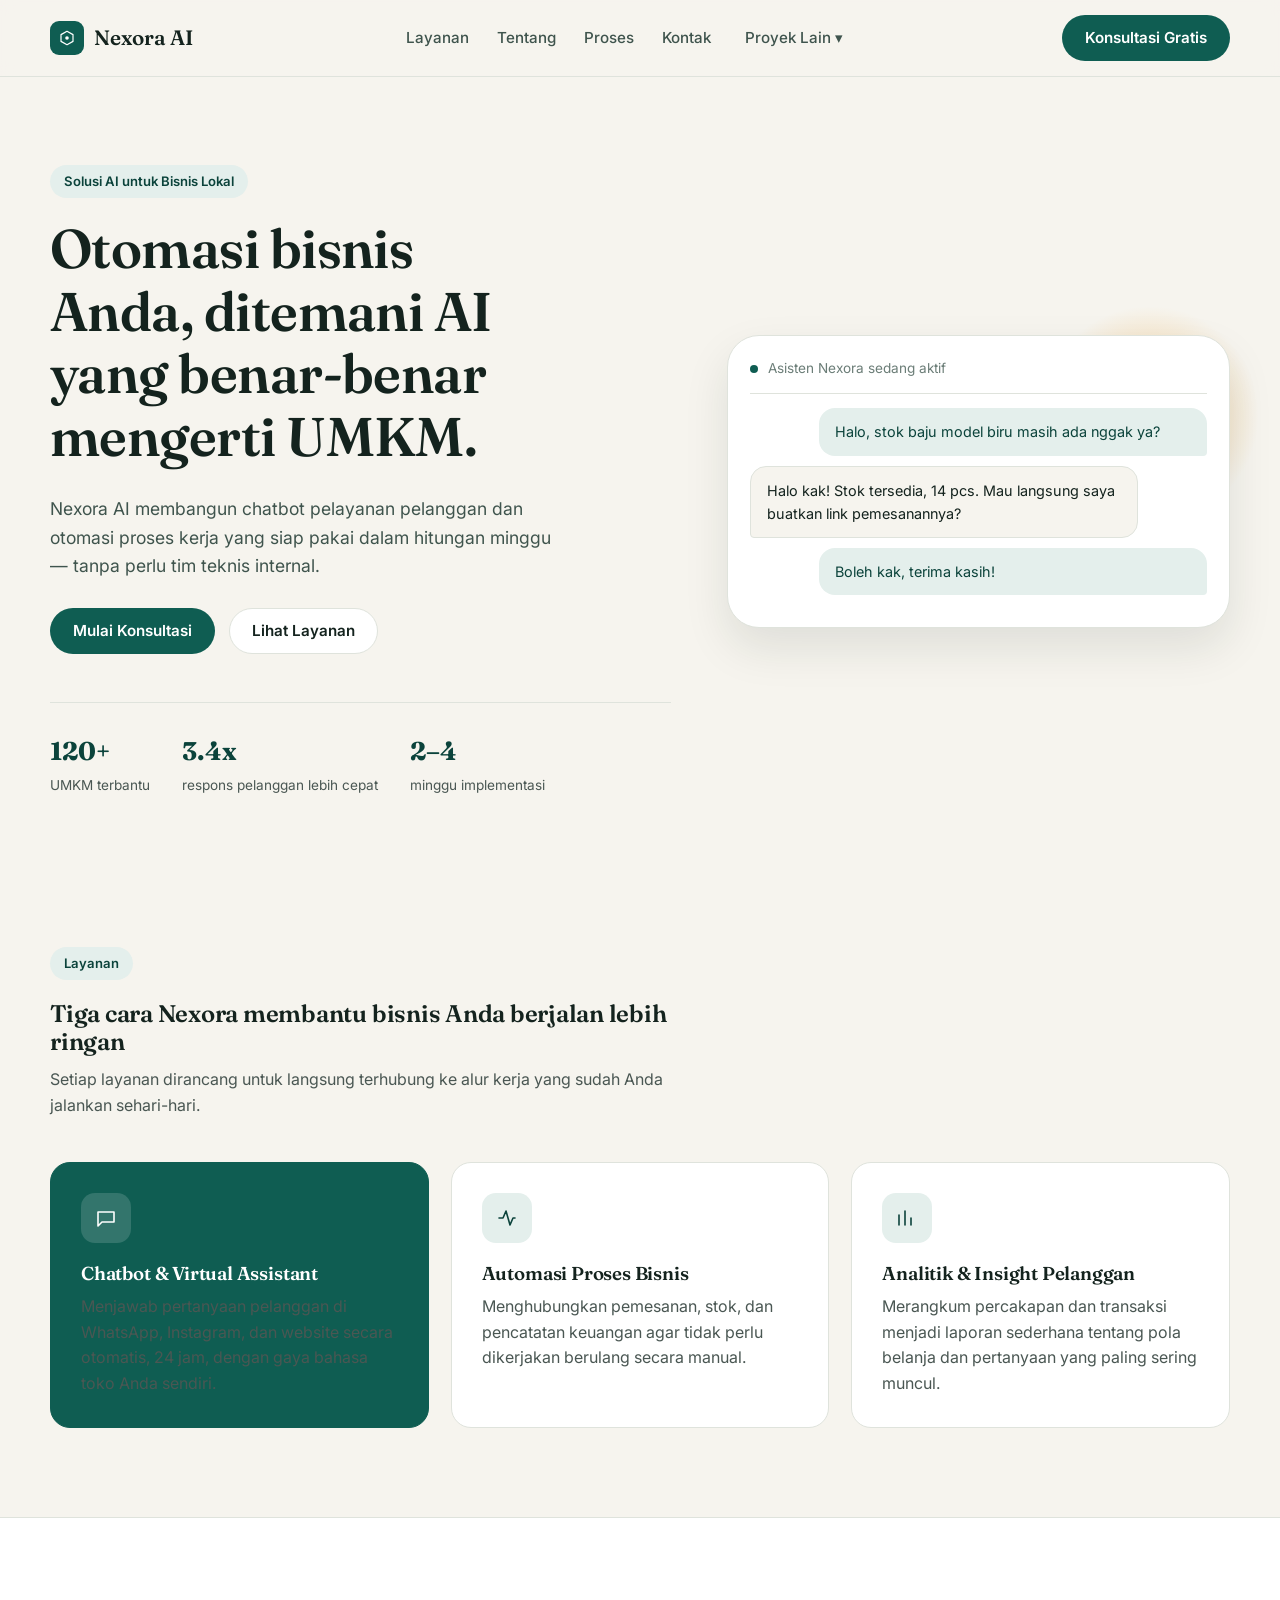
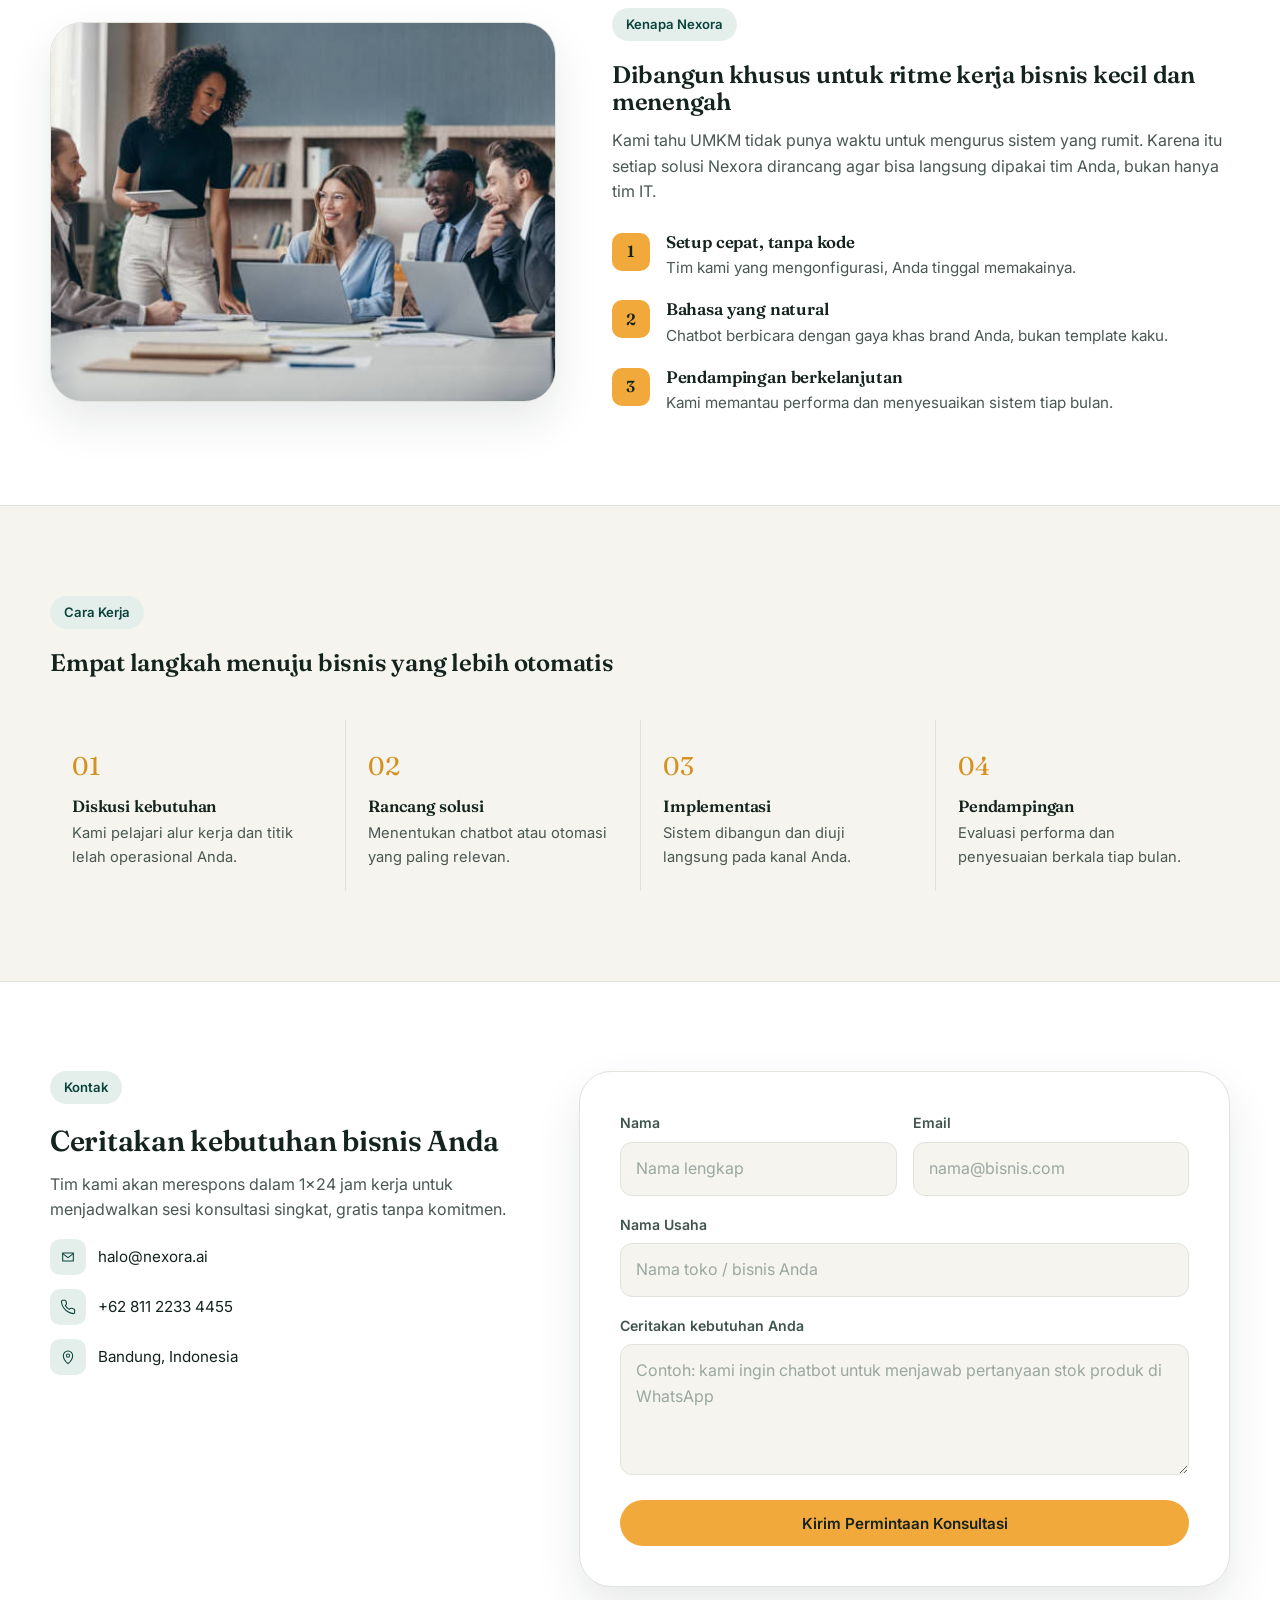
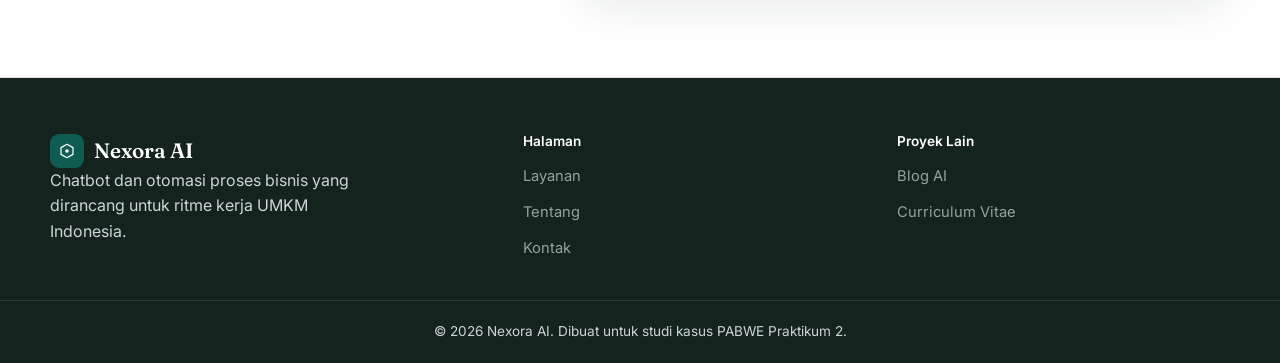
==== commit 5c77d876: "Fix final accessibility Lighthouse" ====
--- a/index.html
+++ b/index.html
@@ -15,7 +15,7 @@
     <link rel="stylesheet" href="assets/css/style.css" />
     
     <style>
-      /* --- PERBAIKAN AKSESIBILITAS KONTRAS WARNA --- */
+      /* --- PERBAIKAN AKSESIBILITAS AXE CORE --- */
       .hero-stats span,
       .section-lead,
       .service-card p,
@@ -23,17 +23,16 @@
       .reason-item p,
       .process-item p,
       .contact-info p {
-        color: #4a5753 !important; /* Menggelapkan teks abu-abu */
+        color: #4a5753 !important;
       }
       .footer-brand p,
       .footer-bottom {
-        color: #b5c2bf !important; /* Menerangkan teks di background gelap */
+        color: #ced4da !important;
       }
     </style>
   </head>
 
   <body>
-    <!-- ===================== HEADER ===================== -->
     <header class="site-header">
       <div class="container navbar">
         <a href="#home" class="brand">
@@ -68,7 +67,6 @@
     </header>
 
     <main>
-      <!-- ===================== HERO ===================== -->
       <section id="home" class="hero">
         <div class="container hero-grid">
           <div class="hero-text">
@@ -120,7 +118,6 @@
         </div>
       </section>
 
-      <!-- ===================== LAYANAN ===================== -->
       <section id="layanan" class="section">
         <div class="container">
           <div class="section-head">
@@ -176,7 +173,6 @@
         </div>
       </section>
 
-      <!-- ===================== TENTANG ===================== -->
       <section id="tentang" class="section section-alt">
         <div class="container about-grid">
           <div class="about-visual">
@@ -222,7 +218,6 @@
         </div>
       </section>
 
-      <!-- ===================== PROSES ===================== -->
       <section id="proses" class="section">
         <div class="container">
           <div class="section-head">
@@ -251,7 +246,6 @@
         </div>
       </section>
 
-      <!-- ===================== KONTAK ===================== -->
       <section id="kontak" class="section section-alt">
         <div class="container contact-grid">
           <div class="contact-info">
@@ -312,7 +306,6 @@
       </section>
     </main>
 
-    <!-- ===================== FOOTER ===================== -->
     <footer class="site-footer">
       <div class="container footer-grid">
         <div class="footer-brand">
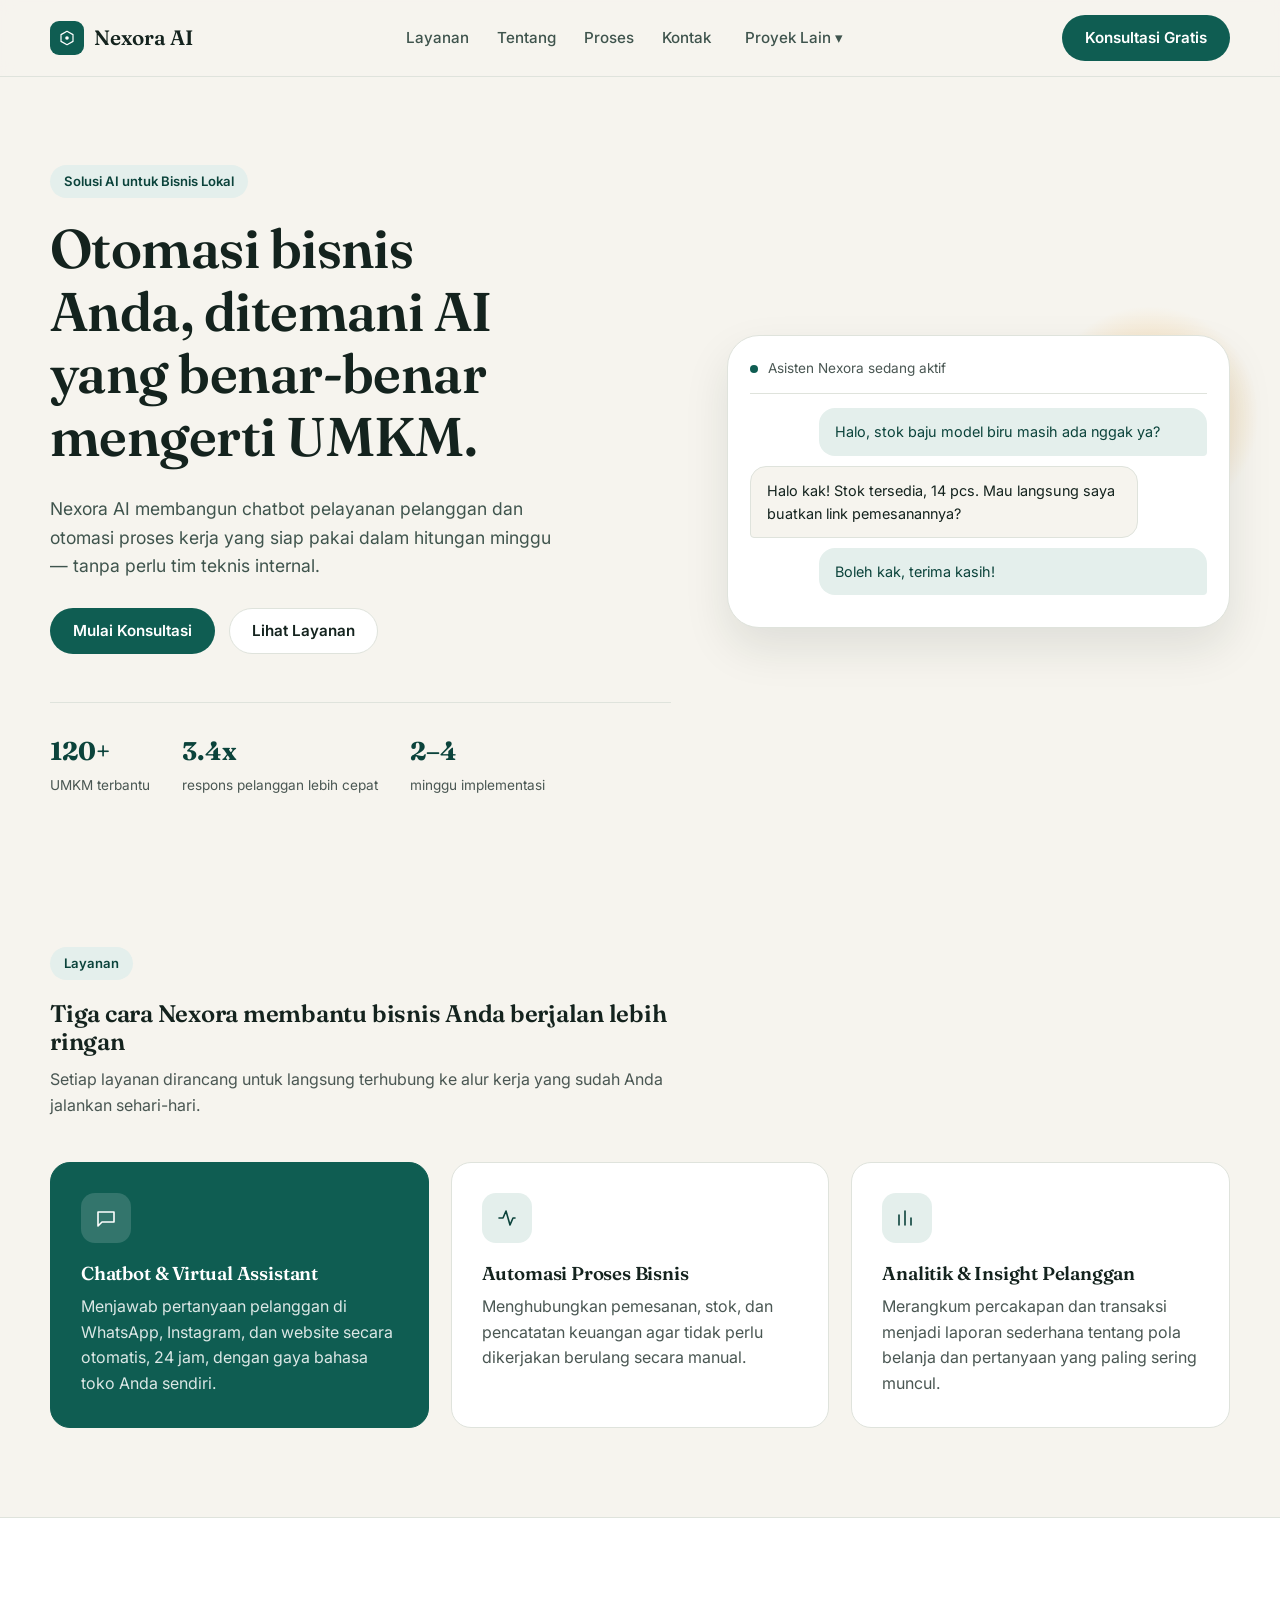
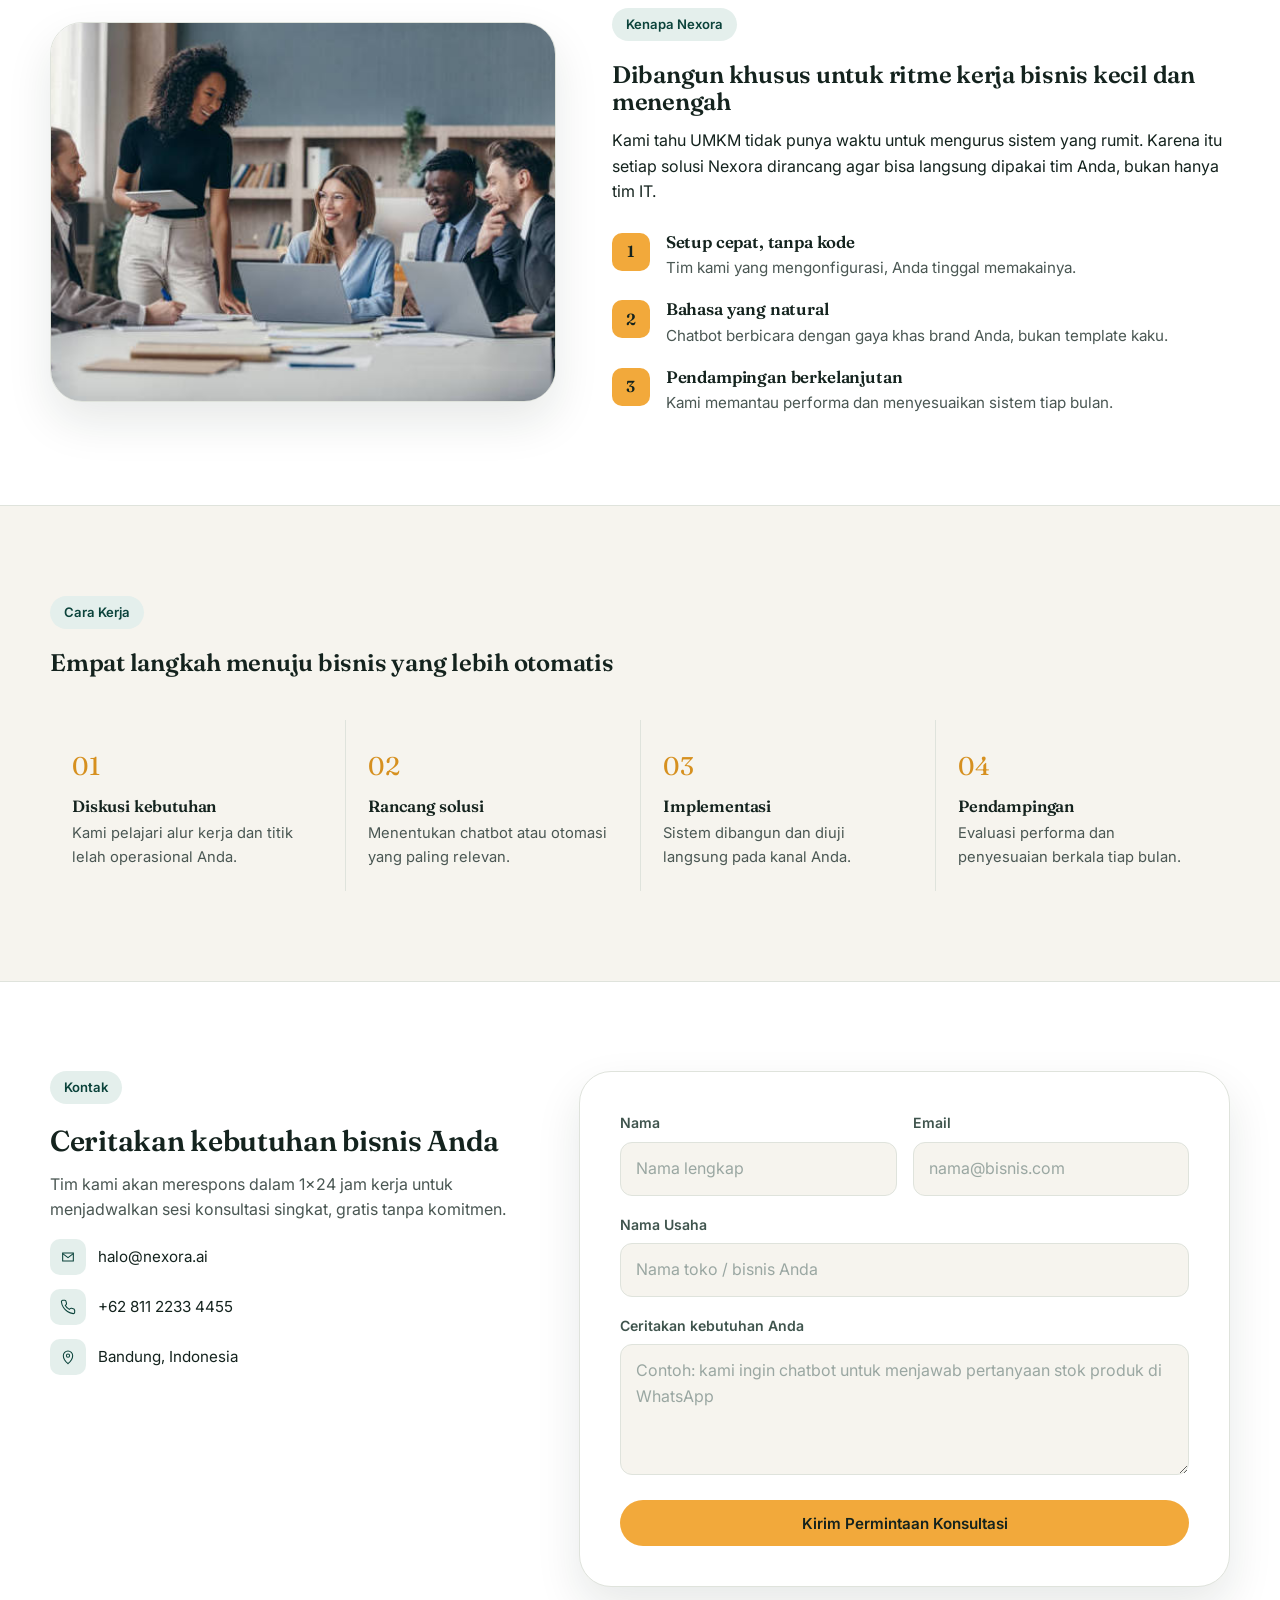
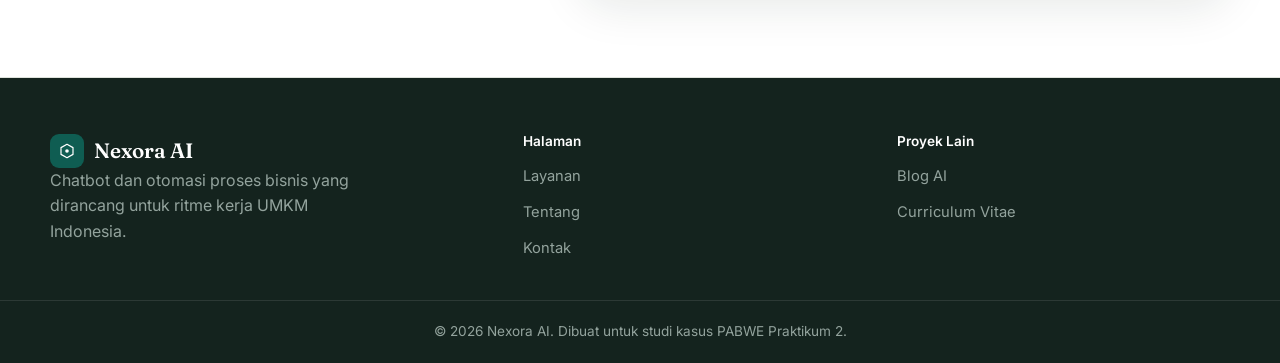
==== commit 19915f98: "Solusi final aksesibilitas paksa warna" ====
--- a/index.html
+++ b/index.html
@@ -11,25 +11,7 @@
       href="https://fonts.googleapis.com/css2?family=Fraunces:opsz,wght@9..144,500;9..144,600;9..144,700&family=Inter:wght@400;500;600;700&display=swap"
       rel="stylesheet"
     />
-
     <link rel="stylesheet" href="assets/css/style.css" />
-    
-    <style>
-      /* --- PERBAIKAN AKSESIBILITAS AXE CORE --- */
-      .hero-stats span,
-      .section-lead,
-      .service-card p,
-      .about-content p,
-      .reason-item p,
-      .process-item p,
-      .contact-info p {
-        color: #4a5753 !important;
-      }
-      .footer-brand p,
-      .footer-bottom {
-        color: #ced4da !important;
-      }
-    </style>
   </head>
 
   <body>
@@ -37,7 +19,7 @@
       <div class="container navbar">
         <a href="#home" class="brand">
           <span class="brand-mark">
-            <svg viewBox="0 0 24 24" fill="none" xmlns="http://www.w3.org/2000/svg">
+            <svg viewBox="0 0 24 24" fill="none" xmlns="http://www.w3.org/2000/svg" aria-hidden="true">
               <path d="M12 3L20 7.5V16.5L12 21L4 16.5V7.5L12 3Z" stroke="white" stroke-width="1.6" stroke-linejoin="round"/>
               <circle cx="12" cy="12" r="2.4" fill="white"/>
             </svg>
@@ -52,7 +34,7 @@
           <a href="#kontak">Kontak</a>
 
           <div class="nav-projects">
-            <button type="button" class="nav-projects-toggle" aria-expanded="false">
+            <button type="button" class="nav-projects-toggle" aria-haspopup="true">
               Proyek Lain ▾
             </button>
             <div class="nav-projects-menu">
@@ -132,7 +114,7 @@
           <div class="services-grid">
             <article class="service-card is-featured">
               <div class="service-icon">
-                <svg viewBox="0 0 24 24" fill="none" xmlns="http://www.w3.org/2000/svg">
+                <svg viewBox="0 0 24 24" fill="none" xmlns="http://www.w3.org/2000/svg" aria-hidden="true">
                   <path d="M4 6h16v10H8l-4 4V6Z" stroke="currentColor" stroke-width="1.6" stroke-linejoin="round"/>
                 </svg>
               </div>
@@ -146,7 +128,7 @@
 
             <article class="service-card">
               <div class="service-icon">
-                <svg viewBox="0 0 24 24" fill="none" xmlns="http://www.w3.org/2000/svg">
+                <svg viewBox="0 0 24 24" fill="none" xmlns="http://www.w3.org/2000/svg" aria-hidden="true">
                   <path d="M4 12h4l3-7 4 14 3-7h2" stroke="currentColor" stroke-width="1.6" stroke-linecap="round" stroke-linejoin="round"/>
                 </svg>
               </div>
@@ -159,7 +141,7 @@
 
             <article class="service-card">
               <div class="service-icon">
-                <svg viewBox="0 0 24 24" fill="none" xmlns="http://www.w3.org/2000/svg">
+                <svg viewBox="0 0 24 24" fill="none" xmlns="http://www.w3.org/2000/svg" aria-hidden="true">
                   <path d="M4 19V9m6 10V5m6 14v-7" stroke="currentColor" stroke-width="1.6" stroke-linecap="round"/>
                 </svg>
               </div>
@@ -258,19 +240,19 @@
 
             <div class="contact-detail">
               <span class="icon">
-                <svg width="16" height="16" viewBox="0 0 24 24" fill="none"><path d="M4 6h16v12H4V6Z" stroke="currentColor" stroke-width="1.6"/><path d="m4 7 8 6 8-6" stroke="currentColor" stroke-width="1.6"/></svg>
+                <svg width="16" height="16" viewBox="0 0 24 24" fill="none" aria-hidden="true"><path d="M4 6h16v12H4V6Z" stroke="currentColor" stroke-width="1.6"/><path d="m4 7 8 6 8-6" stroke="currentColor" stroke-width="1.6"/></svg>
               </span>
               halo@nexora.ai
             </div>
             <div class="contact-detail">
               <span class="icon">
-                <svg width="16" height="16" viewBox="0 0 24 24" fill="none"><path d="M22 16.9v3a2 2 0 0 1-2.2 2 19.8 19.8 0 0 1-8.6-3.1 19.5 19.5 0 0 1-6-6A19.8 19.8 0 0 1 2.1 4.2 2 2 0 0 1 4.1 2h3a2 2 0 0 1 2 1.7c.1.9.3 1.8.6 2.6a2 2 0 0 1-.5 2.1L8 9.6a16 16 0 0 0 6 6l1.2-1.2a2 2 0 0 1 2.1-.5c.8.3 1.7.5 2.6.6a2 2 0 0 1 1.7 2Z" stroke="currentColor" stroke-width="1.6"/></svg>
+                <svg width="16" height="16" viewBox="0 0 24 24" fill="none" aria-hidden="true"><path d="M22 16.9v3a2 2 0 0 1-2.2 2 19.8 19.8 0 0 1-8.6-3.1 19.5 19.5 0 0 1-6-6A19.8 19.8 0 0 1 2.1 4.2 2 2 0 0 1 4.1 2h3a2 2 0 0 1 2 1.7c.1.9.3 1.8.6 2.6a2 2 0 0 1-.5 2.1L8 9.6a16 16 0 0 0 6 6l1.2-1.2a2 2 0 0 1 2.1-.5c.8.3 1.7.5 2.6.6a2 2 0 0 1 1.7 2Z" stroke="currentColor" stroke-width="1.6"/></svg>
               </span>
               +62 811 2233 4455
             </div>
             <div class="contact-detail">
               <span class="icon">
-                <svg width="16" height="16" viewBox="0 0 24 24" fill="none"><path d="M12 22s7-6.2 7-12a7 7 0 1 0-14 0c0 5.8 7 12 7 12Z" stroke="currentColor" stroke-width="1.6"/><circle cx="12" cy="10" r="2.4" stroke="currentColor" stroke-width="1.6"/></svg>
+                <svg width="16" height="16" viewBox="0 0 24 24" fill="none" aria-hidden="true"><path d="M12 22s7-6.2 7-12a7 7 0 1 0-14 0c0 5.8 7 12 7 12Z" stroke="currentColor" stroke-width="1.6"/><circle cx="12" cy="10" r="2.4" stroke="currentColor" stroke-width="1.6"/></svg>
               </span>
               Bandung, Indonesia
             </div>
@@ -311,7 +293,7 @@
         <div class="footer-brand">
           <a href="#home" class="brand">
             <span class="brand-mark">
-              <svg viewBox="0 0 24 24" fill="none" xmlns="http://www.w3.org/2000/svg">
+              <svg viewBox="0 0 24 24" fill="none" xmlns="http://www.w3.org/2000/svg" aria-hidden="true">
                 <path d="M12 3L20 7.5V16.5L12 21L4 16.5V7.5L12 3Z" stroke="white" stroke-width="1.6" stroke-linejoin="round"/>
                 <circle cx="12" cy="12" r="2.4" fill="white"/>
               </svg>
--- a/assets/css/style.css
+++ b/assets/css/style.css
@@ -7,7 +7,10 @@
   /* Warna brand: teal tua + amber hangat */
   --ink: #14231e;
   --ink-soft: #3f544d;
-  --muted: #6b7d77;
+  /* Diubah dari #6b7d77 → #4a5753 agar rasio kontras memenuhi
+     WCAG 2 AA (>= 4.5:1) di atas background putih (--surface)
+     maupun krem (--paper). Nilai lama hanya menghasilkan 3.95–4.35. */
+  --muted: #4a5753;
 
   --paper: #f6f4ee;
   --surface: #ffffff;
@@ -722,7 +725,7 @@
   padding-block: 20px;
   text-align: center;
   font-size: 0.85rem;
-  color: #7c8d87;
+  color: #93a39d;
 }
 
 /* =========================================================
@@ -776,4 +779,4 @@
   .footer-grid {
     grid-template-columns: 1fr;
   }
-}
+}
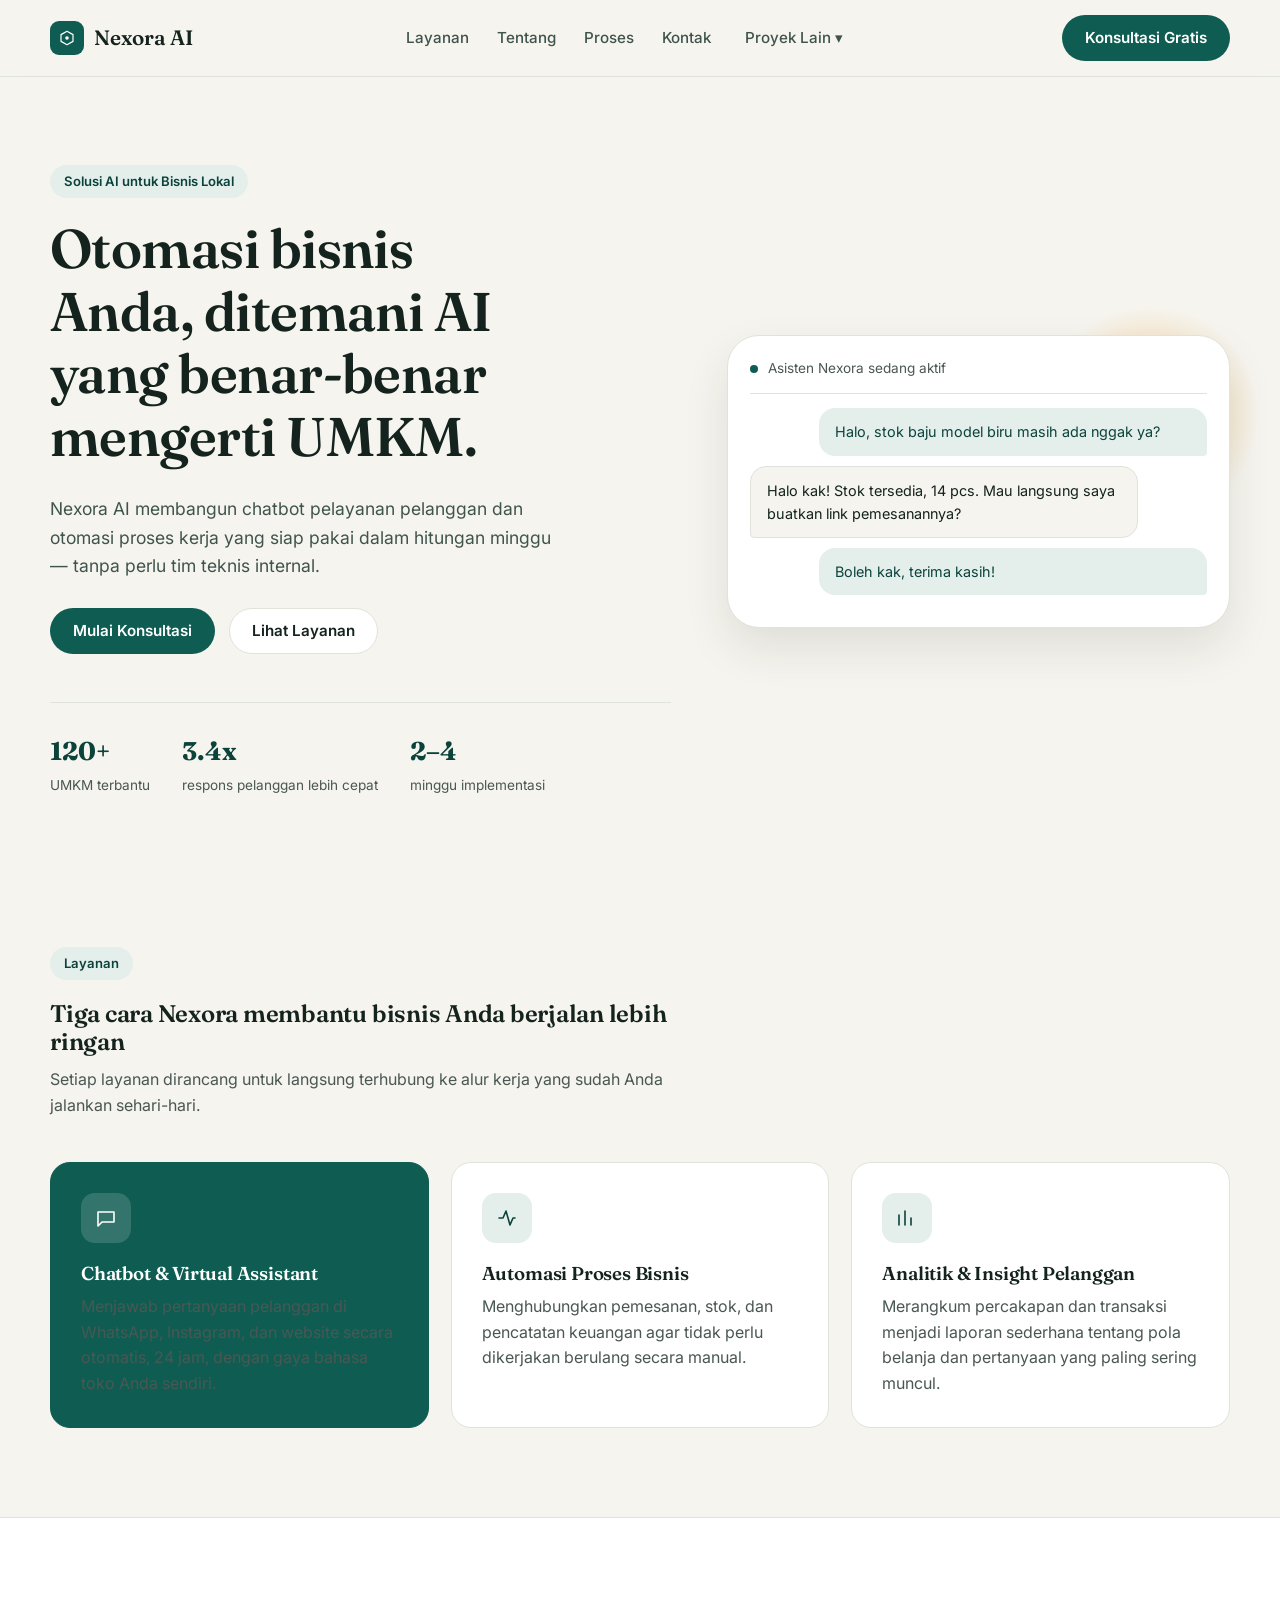
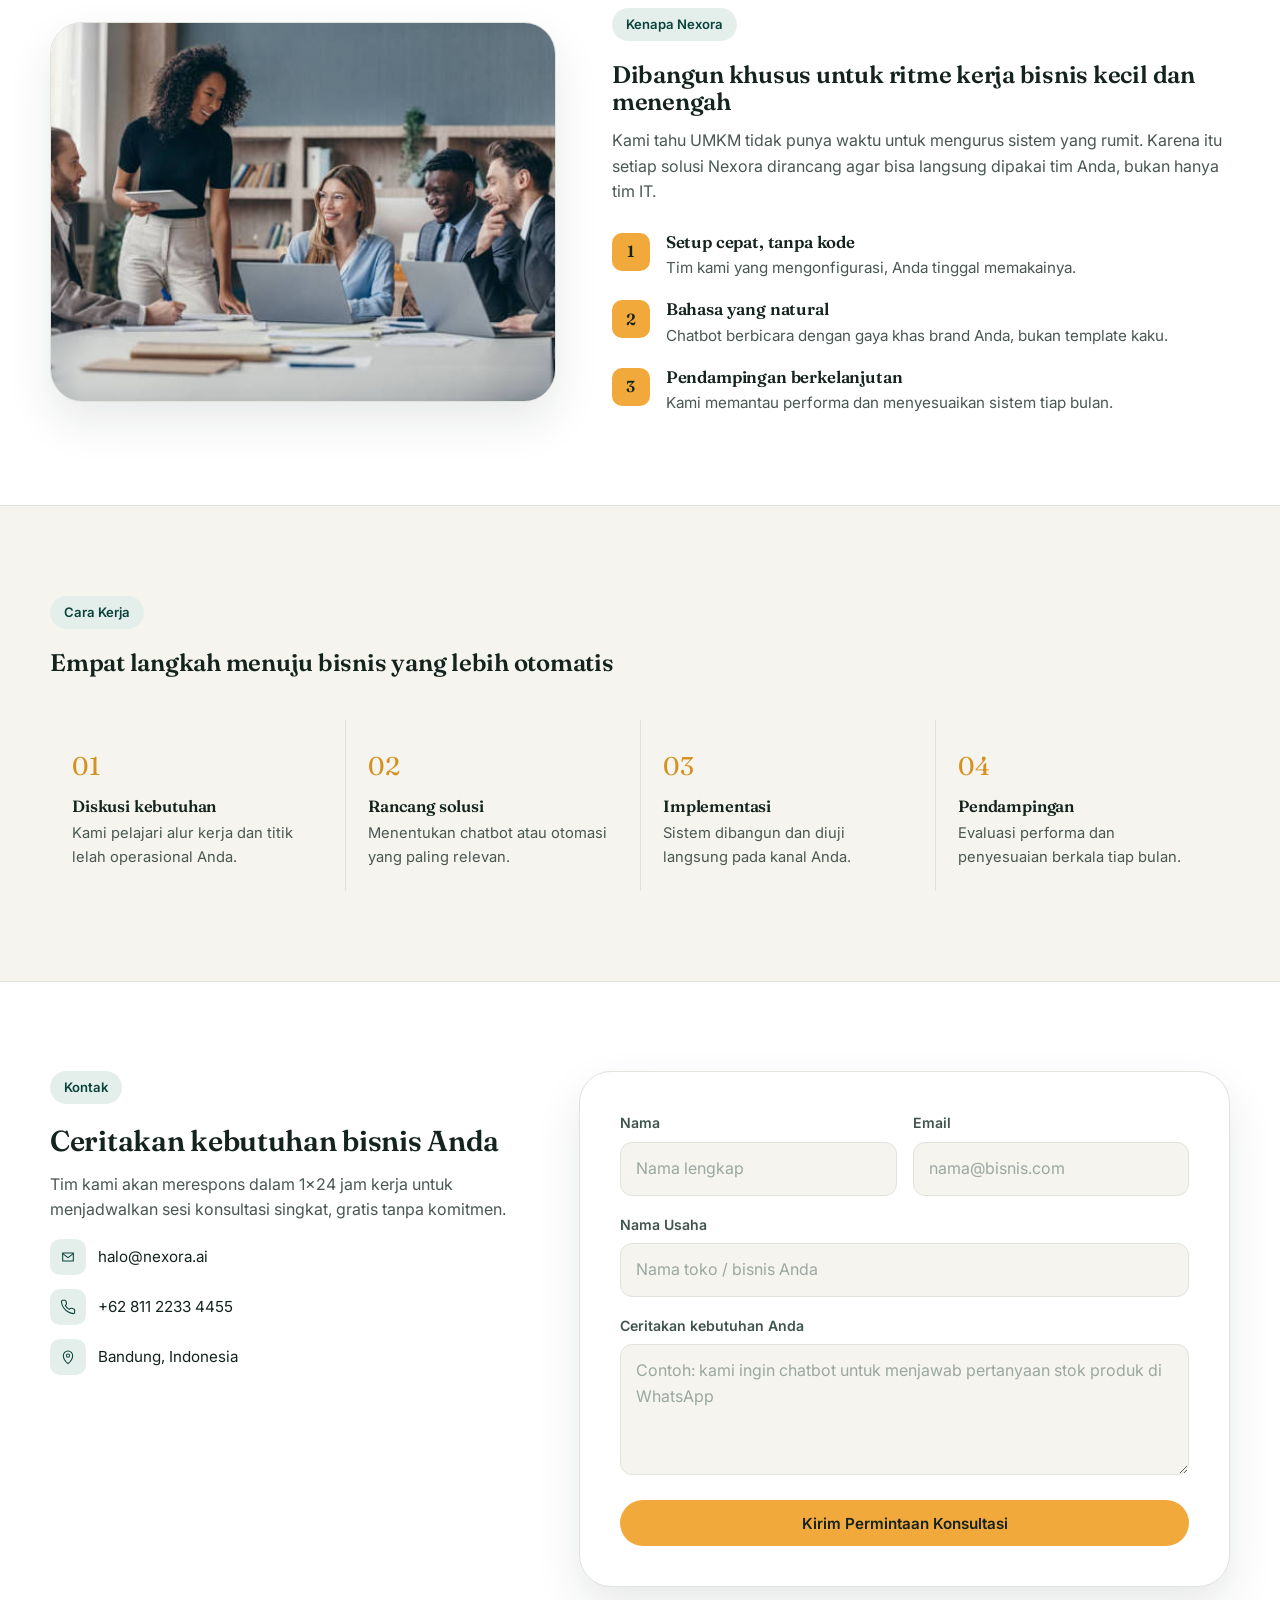
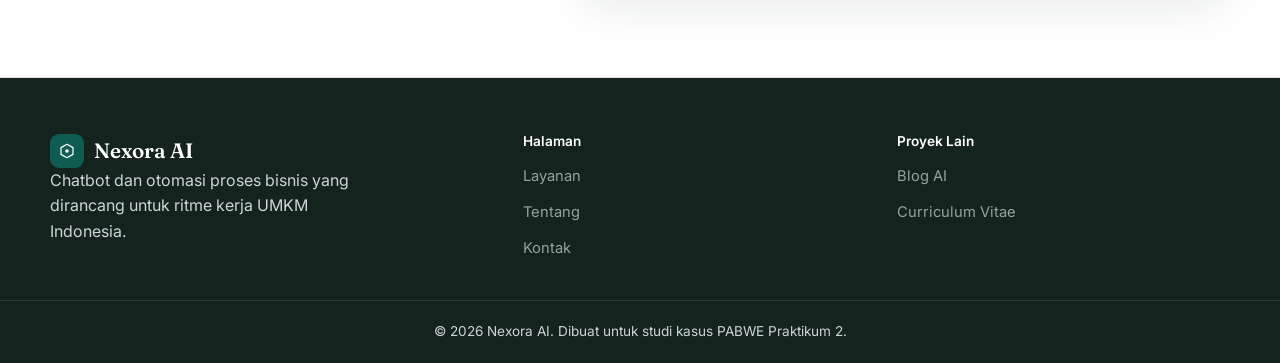
==== commit ad857004: "Solusi final aksesibilitas paksa warna" ====
--- a/index.html
+++ b/index.html
@@ -12,6 +12,23 @@
       rel="stylesheet"
     />
     <link rel="stylesheet" href="assets/css/style.css" />
+    
+    <style>
+      /* --- PERBAIKAN AKSESIBILITAS AXE CORE --- */
+      .hero-stats span,
+      .section-lead,
+      .service-card p,
+      .about-content p,
+      .reason-item p,
+      .process-item p,
+      .contact-info p {
+        color: #4a5753 !important; /* Warna teks digelapkan agar kontras lulus */
+      }
+      .footer-brand p,
+      .footer-bottom {
+        color: #ced4da !important; /* Warna teks footer diterangkan */
+      }
+    </style>
   </head>
 
   <body>
@@ -19,7 +36,7 @@
       <div class="container navbar">
         <a href="#home" class="brand">
           <span class="brand-mark">
-            <svg viewBox="0 0 24 24" fill="none" xmlns="http://www.w3.org/2000/svg" aria-hidden="true">
+            <svg viewBox="0 0 24 24" fill="none" xmlns="http://www.w3.org/2000/svg">
               <path d="M12 3L20 7.5V16.5L12 21L4 16.5V7.5L12 3Z" stroke="white" stroke-width="1.6" stroke-linejoin="round"/>
               <circle cx="12" cy="12" r="2.4" fill="white"/>
             </svg>
@@ -34,7 +51,7 @@
           <a href="#kontak">Kontak</a>
 
           <div class="nav-projects">
-            <button type="button" class="nav-projects-toggle" aria-haspopup="true">
+            <button type="button" class="nav-projects-toggle" aria-expanded="false">
               Proyek Lain ▾
             </button>
             <div class="nav-projects-menu">
@@ -114,7 +131,7 @@
           <div class="services-grid">
             <article class="service-card is-featured">
               <div class="service-icon">
-                <svg viewBox="0 0 24 24" fill="none" xmlns="http://www.w3.org/2000/svg" aria-hidden="true">
+                <svg viewBox="0 0 24 24" fill="none" xmlns="http://www.w3.org/2000/svg">
                   <path d="M4 6h16v10H8l-4 4V6Z" stroke="currentColor" stroke-width="1.6" stroke-linejoin="round"/>
                 </svg>
               </div>
@@ -128,7 +145,7 @@
 
             <article class="service-card">
               <div class="service-icon">
-                <svg viewBox="0 0 24 24" fill="none" xmlns="http://www.w3.org/2000/svg" aria-hidden="true">
+                <svg viewBox="0 0 24 24" fill="none" xmlns="http://www.w3.org/2000/svg">
                   <path d="M4 12h4l3-7 4 14 3-7h2" stroke="currentColor" stroke-width="1.6" stroke-linecap="round" stroke-linejoin="round"/>
                 </svg>
               </div>
@@ -141,7 +158,7 @@
 
             <article class="service-card">
               <div class="service-icon">
-                <svg viewBox="0 0 24 24" fill="none" xmlns="http://www.w3.org/2000/svg" aria-hidden="true">
+                <svg viewBox="0 0 24 24" fill="none" xmlns="http://www.w3.org/2000/svg">
                   <path d="M4 19V9m6 10V5m6 14v-7" stroke="currentColor" stroke-width="1.6" stroke-linecap="round"/>
                 </svg>
               </div>
@@ -240,19 +257,19 @@
 
             <div class="contact-detail">
               <span class="icon">
-                <svg width="16" height="16" viewBox="0 0 24 24" fill="none" aria-hidden="true"><path d="M4 6h16v12H4V6Z" stroke="currentColor" stroke-width="1.6"/><path d="m4 7 8 6 8-6" stroke="currentColor" stroke-width="1.6"/></svg>
+                <svg width="16" height="16" viewBox="0 0 24 24" fill="none"><path d="M4 6h16v12H4V6Z" stroke="currentColor" stroke-width="1.6"/><path d="m4 7 8 6 8-6" stroke="currentColor" stroke-width="1.6"/></svg>
               </span>
               halo@nexora.ai
             </div>
             <div class="contact-detail">
               <span class="icon">
-                <svg width="16" height="16" viewBox="0 0 24 24" fill="none" aria-hidden="true"><path d="M22 16.9v3a2 2 0 0 1-2.2 2 19.8 19.8 0 0 1-8.6-3.1 19.5 19.5 0 0 1-6-6A19.8 19.8 0 0 1 2.1 4.2 2 2 0 0 1 4.1 2h3a2 2 0 0 1 2 1.7c.1.9.3 1.8.6 2.6a2 2 0 0 1-.5 2.1L8 9.6a16 16 0 0 0 6 6l1.2-1.2a2 2 0 0 1 2.1-.5c.8.3 1.7.5 2.6.6a2 2 0 0 1 1.7 2Z" stroke="currentColor" stroke-width="1.6"/></svg>
+                <svg width="16" height="16" viewBox="0 0 24 24" fill="none"><path d="M22 16.9v3a2 2 0 0 1-2.2 2 19.8 19.8 0 0 1-8.6-3.1 19.5 19.5 0 0 1-6-6A19.8 19.8 0 0 1 2.1 4.2 2 2 0 0 1 4.1 2h3a2 2 0 0 1 2 1.7c.1.9.3 1.8.6 2.6a2 2 0 0 1-.5 2.1L8 9.6a16 16 0 0 0 6 6l1.2-1.2a2 2 0 0 1 2.1-.5c.8.3 1.7.5 2.6.6a2 2 0 0 1 1.7 2Z" stroke="currentColor" stroke-width="1.6"/></svg>
               </span>
               +62 811 2233 4455
             </div>
             <div class="contact-detail">
               <span class="icon">
-                <svg width="16" height="16" viewBox="0 0 24 24" fill="none" aria-hidden="true"><path d="M12 22s7-6.2 7-12a7 7 0 1 0-14 0c0 5.8 7 12 7 12Z" stroke="currentColor" stroke-width="1.6"/><circle cx="12" cy="10" r="2.4" stroke="currentColor" stroke-width="1.6"/></svg>
+                <svg width="16" height="16" viewBox="0 0 24 24" fill="none"><path d="M12 22s7-6.2 7-12a7 7 0 1 0-14 0c0 5.8 7 12 7 12Z" stroke="currentColor" stroke-width="1.6"/><circle cx="12" cy="10" r="2.4" stroke="currentColor" stroke-width="1.6"/></svg>
               </span>
               Bandung, Indonesia
             </div>
@@ -293,7 +310,7 @@
         <div class="footer-brand">
           <a href="#home" class="brand">
             <span class="brand-mark">
-              <svg viewBox="0 0 24 24" fill="none" xmlns="http://www.w3.org/2000/svg" aria-hidden="true">
+              <svg viewBox="0 0 24 24" fill="none" xmlns="http://www.w3.org/2000/svg">
                 <path d="M12 3L20 7.5V16.5L12 21L4 16.5V7.5L12 3Z" stroke="white" stroke-width="1.6" stroke-linejoin="round"/>
                 <circle cx="12" cy="12" r="2.4" fill="white"/>
               </svg>
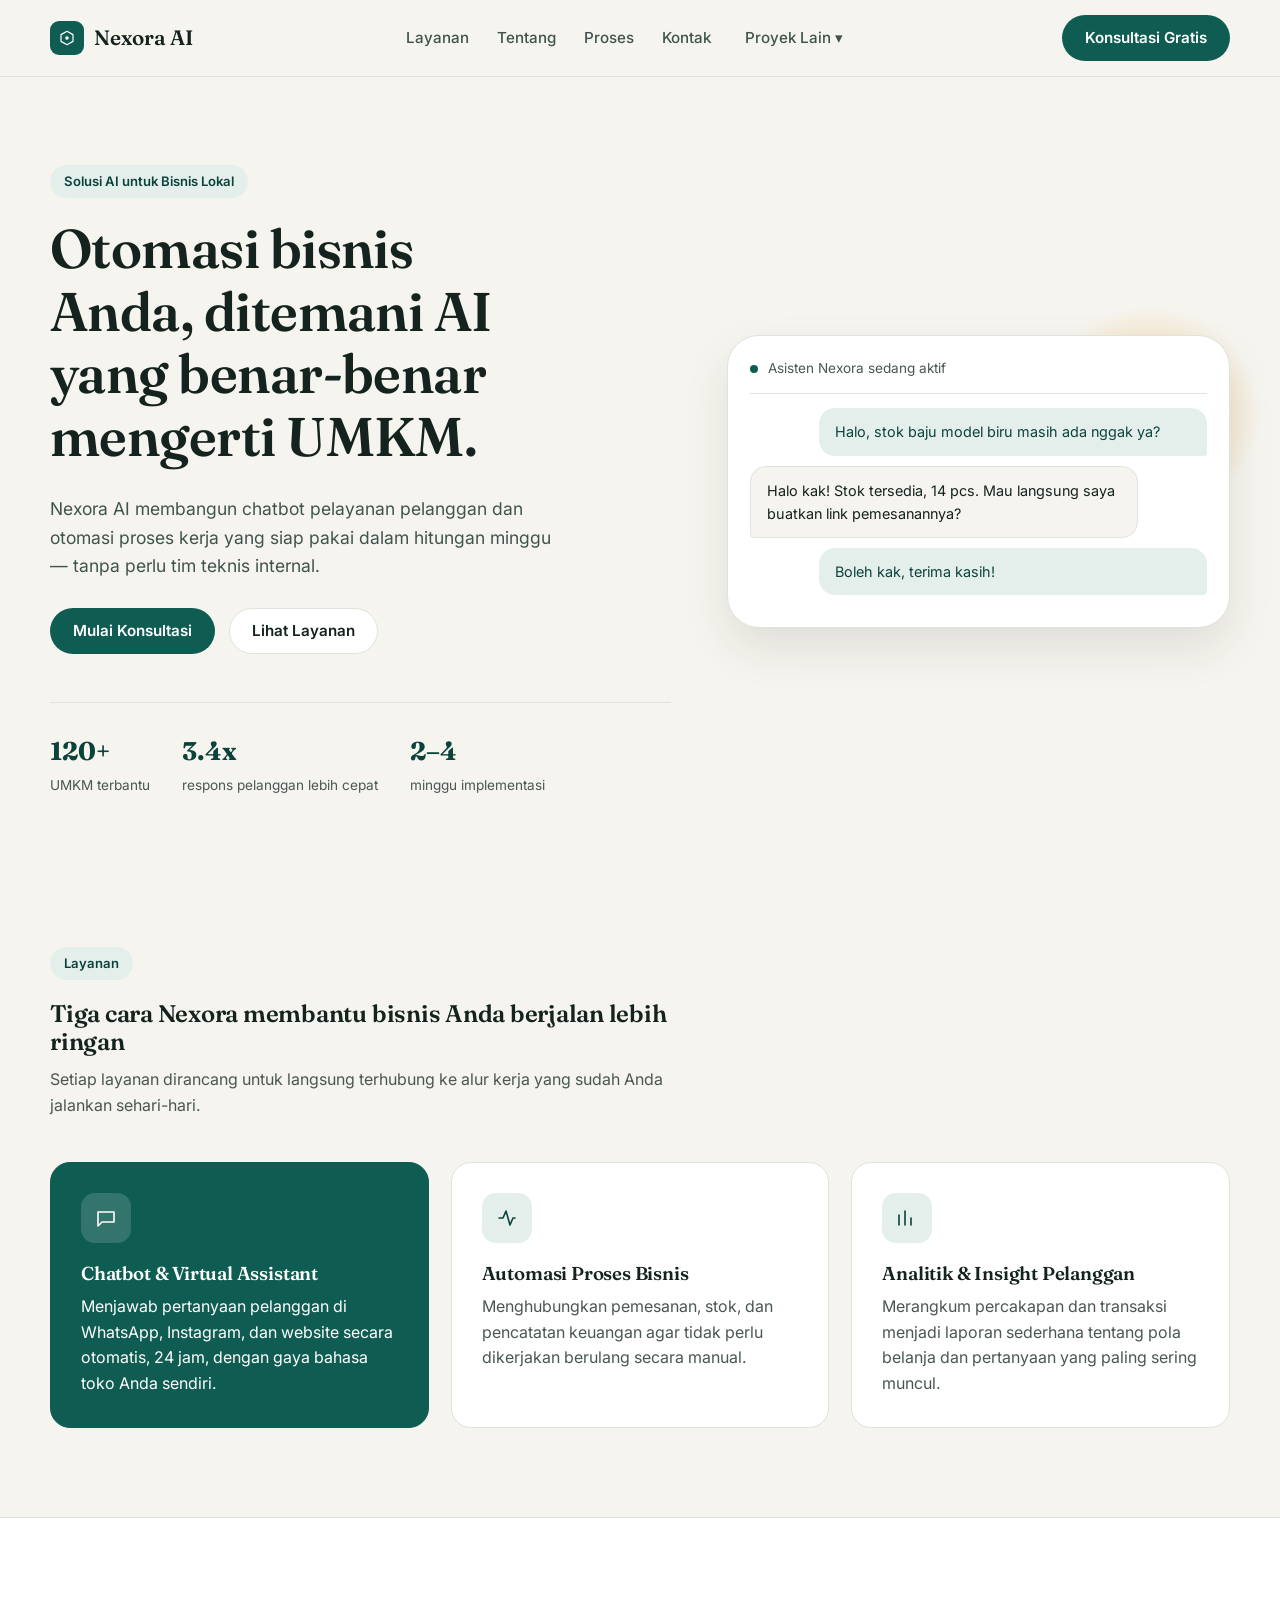
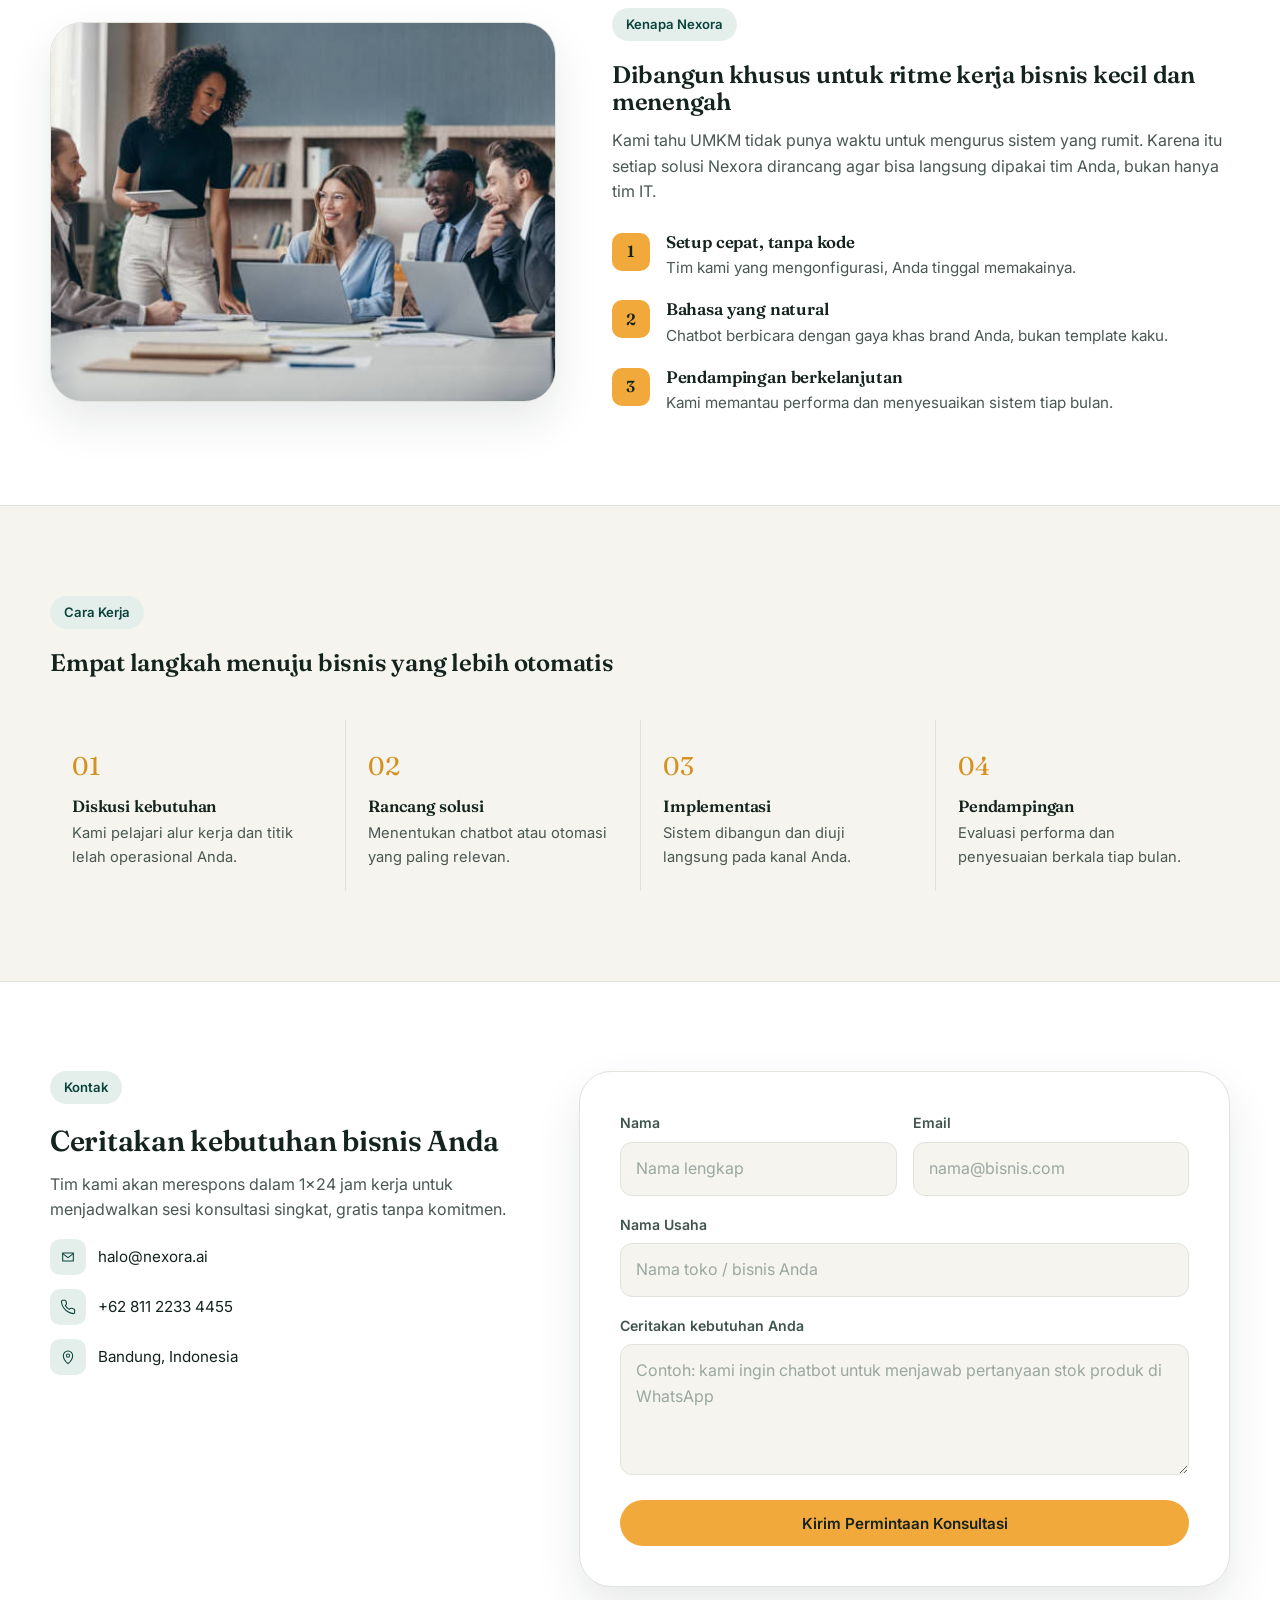
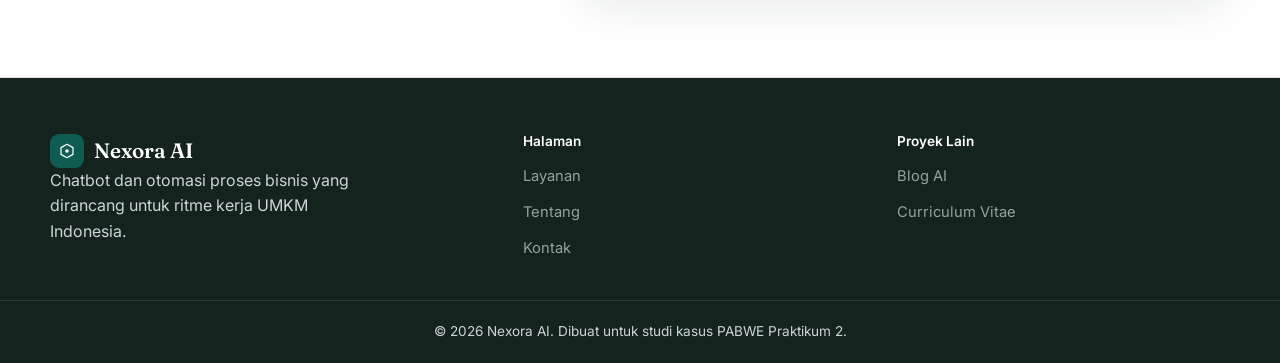
==== commit 9ee10849: "Memancing Vercel" ====
--- a/index.html
+++ b/index.html
@@ -11,27 +11,35 @@
       href="https://fonts.googleapis.com/css2?family=Fraunces:opsz,wght@9..144,500;9..144,600;9..144,700&family=Inter:wght@400;500;600;700&display=swap"
       rel="stylesheet"
     />
+
     <link rel="stylesheet" href="assets/css/style.css" />
     
     <style>
       /* --- PERBAIKAN AKSESIBILITAS AXE CORE --- */
       .hero-stats span,
       .section-lead,
-      .service-card p,
+      .service-card:not(.is-featured) p,
       .about-content p,
       .reason-item p,
       .process-item p,
       .contact-info p {
-        color: #4a5753 !important; /* Warna teks digelapkan agar kontras lulus */
+        color: #4a5753 !important; /* Teks abu gelap untuk background putih */
       }
+      
+      .service-card.is-featured p,
+      .service-card.is-featured h3 {
+        color: #ffffff !important; /* Teks putih untuk kartu dengan background hijau gelap */
+      }
+      
       .footer-brand p,
       .footer-bottom {
-        color: #ced4da !important; /* Warna teks footer diterangkan */
+        color: #ced4da !important; /* Teks terang untuk footer */
       }
     </style>
   </head>
 
   <body>
+    <!-- ===================== HEADER ===================== -->
     <header class="site-header">
       <div class="container navbar">
         <a href="#home" class="brand">
@@ -66,6 +74,7 @@
     </header>
 
     <main>
+      <!-- ===================== HERO ===================== -->
       <section id="home" class="hero">
         <div class="container hero-grid">
           <div class="hero-text">
@@ -117,6 +126,7 @@
         </div>
       </section>
 
+      <!-- ===================== LAYANAN ===================== -->
       <section id="layanan" class="section">
         <div class="container">
           <div class="section-head">
@@ -172,6 +182,7 @@
         </div>
       </section>
 
+      <!-- ===================== TENTANG ===================== -->
       <section id="tentang" class="section section-alt">
         <div class="container about-grid">
           <div class="about-visual">
@@ -217,6 +228,7 @@
         </div>
       </section>
 
+      <!-- ===================== PROSES ===================== -->
       <section id="proses" class="section">
         <div class="container">
           <div class="section-head">
@@ -245,6 +257,7 @@
         </div>
       </section>
 
+      <!-- ===================== KONTAK ===================== -->
       <section id="kontak" class="section section-alt">
         <div class="container contact-grid">
           <div class="contact-info">
@@ -305,6 +318,7 @@
       </section>
     </main>
 
+    <!-- ===================== FOOTER ===================== -->
     <footer class="site-footer">
       <div class="container footer-grid">
         <div class="footer-brand">
